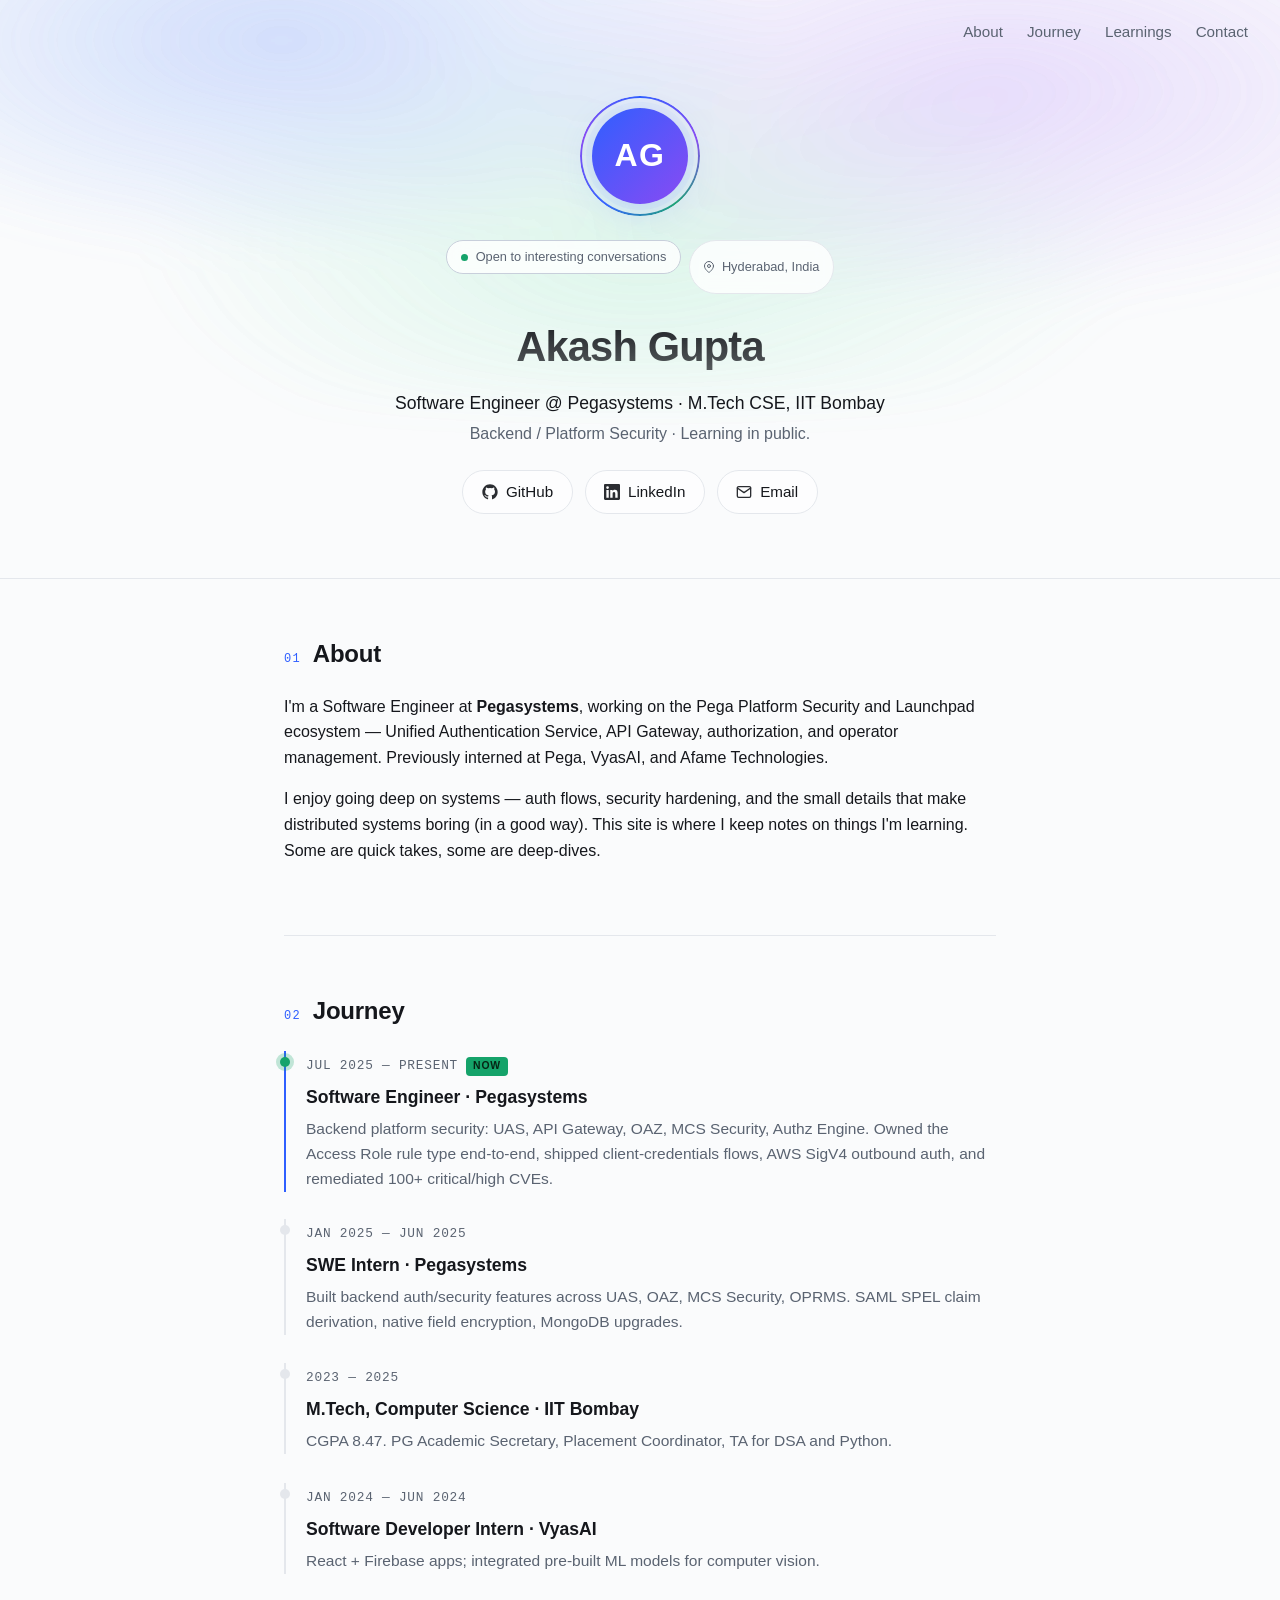
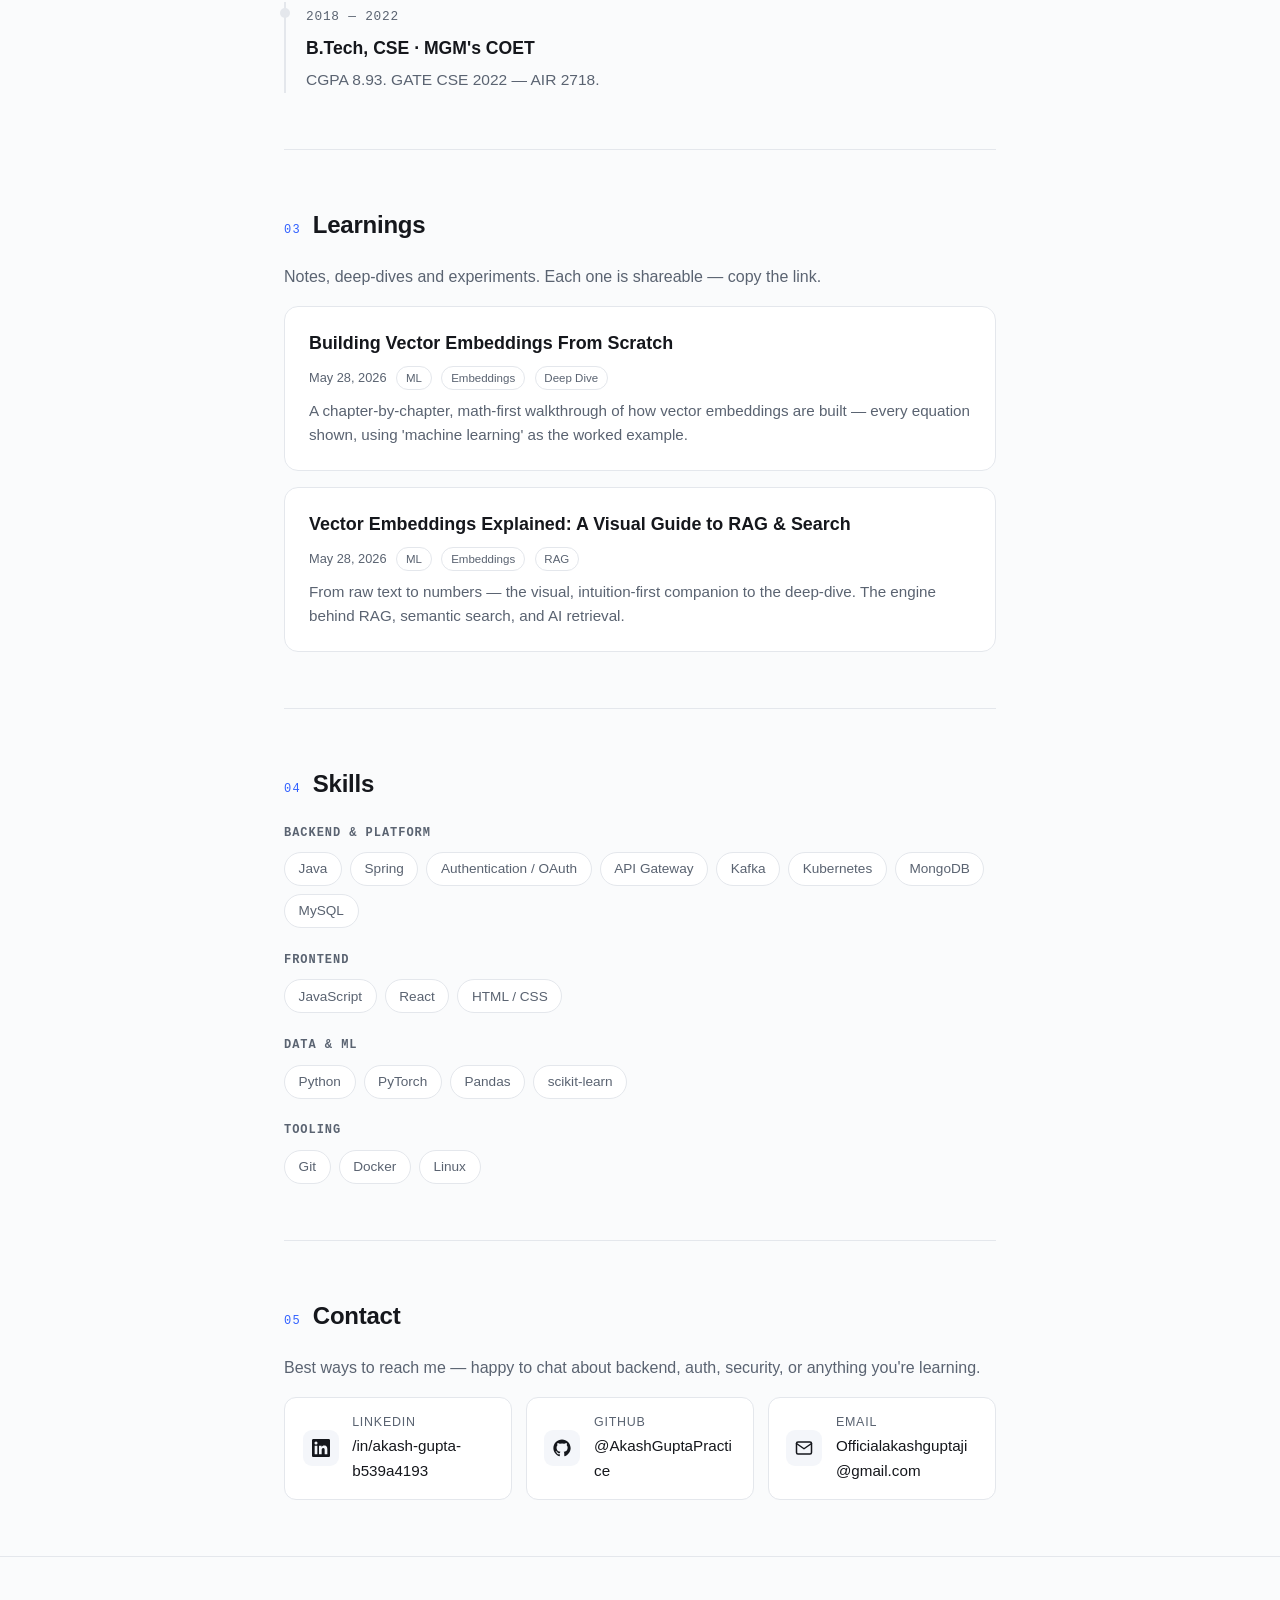
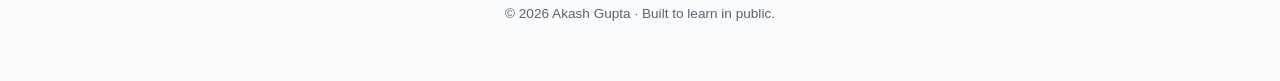
==== index.html @ 1b2e9525 "3D flair: tilt cards, hero parallax, spinning avatar ring, contact cards, location pill, SVG icons" ====
<!DOCTYPE html>
<html lang="en">
<head>
  <meta charset="UTF-8" />
  <meta name="viewport" content="width=device-width, initial-scale=1.0" />
  <title>Akash Gupta — Learning in Public</title>
  <meta name="description" content="Akash Gupta — Software Engineer at Pegasystems. Personal site and learning journal." />
  <meta property="og:title" content="Akash Gupta — Learning in Public" />
  <meta property="og:description" content="Software Engineer at Pegasystems. Notes, deep-dives and things I'm learning." />
  <meta property="og:type" content="website" />
  <link rel="stylesheet" href="assets/style.css" />
  <link rel="icon" href="data:image/svg+xml,%3Csvg xmlns='http://www.w3.org/2000/svg' viewBox='0 0 100 100'%3E%3Ctext y='.9em' font-size='90'%3E📘%3C/text%3E%3C/svg%3E" />
</head>
<body>
  <header class="hero">
    <nav class="nav">
      <a href="#about">About</a>
      <a href="#journey">Journey</a>
      <a href="#learnings">Learnings</a>
      <a href="#contact">Contact</a>
    </nav>

    <div class="hero-inner">
      <div class="avatar-wrap"><div class="avatar">AG</div></div>
      <div class="meta-row">
        <span class="availability"><span class="dot"></span> Open to interesting conversations</span>
        <span class="location-pill">
          <svg viewBox="0 0 24 24" fill="none" stroke="currentColor" stroke-width="2" stroke-linecap="round" stroke-linejoin="round"><path d="M21 10c0 7-9 13-9 13s-9-6-9-13a9 9 0 0 1 18 0z"/><circle cx="12" cy="10" r="3"/></svg>
          Hyderabad, India
        </span>
      </div>
      <h1>Akash Gupta</h1>
      <p class="tagline">Software Engineer @ Pegasystems · M.Tech CSE, IIT Bombay</p>
      <p class="sub">Backend / Platform Security · Learning in public.</p>
      <div class="links">
        <a href="https://github.com/AkashGuptaPractice" target="_blank" rel="noopener">
          <svg viewBox="0 0 24 24" fill="currentColor"><path d="M12 .5C5.65.5.5 5.65.5 12c0 5.08 3.29 9.39 7.86 10.91.58.11.79-.25.79-.55v-2.13c-3.2.7-3.87-1.36-3.87-1.36-.53-1.34-1.29-1.7-1.29-1.7-1.06-.72.08-.71.08-.71 1.17.08 1.78 1.2 1.78 1.2 1.04 1.78 2.72 1.27 3.39.97.1-.75.41-1.27.74-1.56-2.55-.29-5.24-1.28-5.24-5.69 0-1.26.45-2.29 1.19-3.1-.12-.29-.52-1.47.11-3.06 0 0 .97-.31 3.18 1.18a11.06 11.06 0 0 1 5.79 0c2.21-1.49 3.18-1.18 3.18-1.18.63 1.59.23 2.77.11 3.06.74.81 1.19 1.84 1.19 3.1 0 4.42-2.7 5.39-5.27 5.68.42.36.79 1.08.79 2.18v3.23c0 .31.21.67.8.55C20.21 21.38 23.5 17.08 23.5 12 23.5 5.65 18.35.5 12 .5z"/></svg>
          GitHub
        </a>
        <a href="https://www.linkedin.com/in/akash-gupta-b539a4193/" target="_blank" rel="noopener">
          <svg viewBox="0 0 24 24" fill="currentColor"><path d="M20.45 20.45h-3.55v-5.57c0-1.33-.02-3.04-1.85-3.04-1.86 0-2.14 1.45-2.14 2.94v5.67H9.36V9h3.41v1.56h.05c.47-.9 1.64-1.85 3.37-1.85 3.6 0 4.27 2.37 4.27 5.45v6.29zM5.34 7.43a2.06 2.06 0 1 1 0-4.12 2.06 2.06 0 0 1 0 4.12zM7.12 20.45H3.56V9h3.56v11.45zM22.22 0H1.77C.79 0 0 .77 0 1.72v20.56C0 23.23.79 24 1.77 24h20.45c.98 0 1.78-.77 1.78-1.72V1.72C24 .77 23.2 0 22.22 0z"/></svg>
          LinkedIn
        </a>
        <a href="mailto:Officialakashguptaji@gmail.com">
          <svg viewBox="0 0 24 24" fill="none" stroke="currentColor" stroke-width="2" stroke-linecap="round" stroke-linejoin="round"><path d="M4 4h16c1.1 0 2 .9 2 2v12c0 1.1-.9 2-2 2H4c-1.1 0-2-.9-2-2V6c0-1.1.9-2 2-2z"/><polyline points="22,6 12,13 2,6"/></svg>
          Email
        </a>
      </div>
    </div>
  </header>

  <main>
    <section id="about" class="section">
      <h2 data-num="01">About</h2>
      <p>
        I'm a Software Engineer at <strong>Pegasystems</strong>, working on the Pega Platform
        Security and Launchpad ecosystem — Unified Authentication Service, API Gateway,
        authorization, and operator management. Previously interned at Pega, VyasAI, and
        Afame Technologies.
      </p>
      <p>
        I enjoy going deep on systems — auth flows, security hardening, and the small
        details that make distributed systems boring (in a good way). This site is where
        I keep notes on things I'm learning. Some are quick takes, some are deep-dives.
      </p>
    </section>

    <section id="journey" class="section">
      <h2 data-num="02">Journey</h2>
      <ol class="timeline">
        <li class="current">
          <span class="when">Jul 2025 — Present <span class="now-pill">Now</span></span>
          <h3>Software Engineer · Pegasystems</h3>
          <p>Backend platform security: UAS, API Gateway, OAZ, MCS Security, Authz Engine.
             Owned the Access Role rule type end-to-end, shipped client-credentials flows,
             AWS SigV4 outbound auth, and remediated 100+ critical/high CVEs.</p>
        </li>
        <li>
          <span class="when">Jan 2025 — Jun 2025</span>
          <h3>SWE Intern · Pegasystems</h3>
          <p>Built backend auth/security features across UAS, OAZ, MCS Security, OPRMS.
             SAML SPEL claim derivation, native field encryption, MongoDB upgrades.</p>
        </li>
        <li>
          <span class="when">2023 — 2025</span>
          <h3>M.Tech, Computer Science · IIT Bombay</h3>
          <p>CGPA 8.47. PG Academic Secretary, Placement Coordinator, TA for DSA and Python.</p>
        </li>
        <li>
          <span class="when">Jan 2024 — Jun 2024</span>
          <h3>Software Developer Intern · VyasAI</h3>
          <p>React + Firebase apps; integrated pre-built ML models for computer vision.</p>
        </li>
        <li>
          <span class="when">2018 — 2022</span>
          <h3>B.Tech, CSE · MGM's COET</h3>
          <p>CGPA 8.93. GATE CSE 2022 — AIR 2718.</p>
        </li>
      </ol>
    </section>

    <section id="learnings" class="section">
      <h2 data-num="03">Learnings</h2>
      <p class="muted">Notes, deep-dives and experiments. Each one is shareable — copy the link.</p>
      <div id="post-list" class="posts">
        <p class="muted">Loading…</p>
      </div>
    </section>

    <section id="skills" class="section">
      <h2 data-num="04">Skills</h2>
      <div class="skills-grid">
        <div class="skill-group">
          <h4>Backend &amp; Platform</h4>
          <ul class="chips">
            <li>Java</li><li>Spring</li><li>Authentication / OAuth</li><li>API Gateway</li>
            <li>Kafka</li><li>Kubernetes</li><li>MongoDB</li><li>MySQL</li>
          </ul>
        </div>
        <div class="skill-group">
          <h4>Frontend</h4>
          <ul class="chips">
            <li>JavaScript</li><li>React</li><li>HTML / CSS</li>
          </ul>
        </div>
        <div class="skill-group">
          <h4>Data &amp; ML</h4>
          <ul class="chips">
            <li>Python</li><li>PyTorch</li><li>Pandas</li><li>scikit-learn</li>
          </ul>
        </div>
        <div class="skill-group">
          <h4>Tooling</h4>
          <ul class="chips">
            <li>Git</li><li>Docker</li><li>Linux</li>
          </ul>
        </div>
      </div>
    </section>

    <section id="contact" class="section">
      <h2 data-num="05">Contact</h2>
      <p class="muted">Best ways to reach me — happy to chat about backend, auth, security, or anything you're learning.</p>
      <ul class="contact-cards">
        <li>
          <a href="https://www.linkedin.com/in/akash-gupta-b539a4193/" target="_blank" rel="noopener">
            <span class="icon"><svg viewBox="0 0 24 24" fill="currentColor"><path d="M20.45 20.45h-3.55v-5.57c0-1.33-.02-3.04-1.85-3.04-1.86 0-2.14 1.45-2.14 2.94v5.67H9.36V9h3.41v1.56h.05c.47-.9 1.64-1.85 3.37-1.85 3.6 0 4.27 2.37 4.27 5.45v6.29zM5.34 7.43a2.06 2.06 0 1 1 0-4.12 2.06 2.06 0 0 1 0 4.12zM7.12 20.45H3.56V9h3.56v11.45zM22.22 0H1.77C.79 0 0 .77 0 1.72v20.56C0 23.23.79 24 1.77 24h20.45c.98 0 1.78-.77 1.78-1.72V1.72C24 .77 23.2 0 22.22 0z"/></svg></span>
            <span><span class="label">LinkedIn</span><span class="value">/in/akash-gupta-b539a4193</span></span>
          </a>
        </li>
        <li>
          <a href="https://github.com/AkashGuptaPractice" target="_blank" rel="noopener">
            <span class="icon"><svg viewBox="0 0 24 24" fill="currentColor"><path d="M12 .5C5.65.5.5 5.65.5 12c0 5.08 3.29 9.39 7.86 10.91.58.11.79-.25.79-.55v-2.13c-3.2.7-3.87-1.36-3.87-1.36-.53-1.34-1.29-1.7-1.29-1.7-1.06-.72.08-.71.08-.71 1.17.08 1.78 1.2 1.78 1.2 1.04 1.78 2.72 1.27 3.39.97.1-.75.41-1.27.74-1.56-2.55-.29-5.24-1.28-5.24-5.69 0-1.26.45-2.29 1.19-3.1-.12-.29-.52-1.47.11-3.06 0 0 .97-.31 3.18 1.18a11.06 11.06 0 0 1 5.79 0c2.21-1.49 3.18-1.18 3.18-1.18.63 1.59.23 2.77.11 3.06.74.81 1.19 1.84 1.19 3.1 0 4.42-2.7 5.39-5.27 5.68.42.36.79 1.08.79 2.18v3.23c0 .31.21.67.8.55C20.21 21.38 23.5 17.08 23.5 12 23.5 5.65 18.35.5 12 .5z"/></svg></span>
            <span><span class="label">GitHub</span><span class="value">@AkashGuptaPractice</span></span>
          </a>
        </li>
        <li>
          <a href="mailto:Officialakashguptaji@gmail.com">
            <span class="icon"><svg viewBox="0 0 24 24" fill="none" stroke="currentColor" stroke-width="2" stroke-linecap="round" stroke-linejoin="round"><path d="M4 4h16c1.1 0 2 .9 2 2v12c0 1.1-.9 2-2 2H4c-1.1 0-2-.9-2-2V6c0-1.1.9-2 2-2z"/><polyline points="22,6 12,13 2,6"/></svg></span>
            <span><span class="label">Email</span><span class="value">Officialakashguptaji@gmail.com</span></span>
          </a>
        </li>
      </ul>
    </section>
  </main>

  <footer>
    <p>© <span id="year"></span> Akash Gupta · Built to learn in public.</p>
  </footer>

  <script src="assets/app.js"></script>
</body>
</html>
---- assets/style.css ----
:root {
  --bg: #0f1115;
  --panel: #161922;
  --panel-2: #1c2030;
  --text: #e7e9ee;
  --muted: #9aa3b2;
  --accent: #7aa2ff;
  --accent-2: #b78aff;
  --accent-3: #5fe3a1;
  --border: #232838;
  --border-hi: #2f3650;
}

@media (prefers-color-scheme: light) {
  :root {
    --bg: #fafbfc;
    --panel: #ffffff;
    --panel-2: #f4f6fa;
    --text: #15171c;
    --muted: #5a6371;
    --accent: #2f5fff;
    --accent-2: #8a4af3;
    --accent-3: #15a36a;
    --border: #e4e7ec;
    --border-hi: #c8cfdb;
  }
}

* { box-sizing: border-box; }

html { scroll-behavior: smooth; }

html, body {
  margin: 0;
  padding: 0;
  background: var(--bg);
  color: var(--text);
  font-family: -apple-system, BlinkMacSystemFont, "Segoe UI", Inter, Roboto, sans-serif;
  line-height: 1.6;
  -webkit-font-smoothing: antialiased;
}

a { color: var(--accent); text-decoration: none; }
a:hover { text-decoration: underline; }

/* ── HERO ── */
.hero {
  position: relative;
  border-bottom: 1px solid var(--border);
  padding-bottom: 4rem;
  overflow: hidden;
  isolation: isolate;
  --mx: 0;
  --my: 0;
}
.hero::before,
.hero::after {
  content: "";
  position: absolute;
  inset: -20% -20% auto -20%;
  height: 520px;
  background:
    radial-gradient(40% 60% at 30% 30%, rgba(122,162,255,0.22), transparent 70%),
    radial-gradient(40% 60% at 70% 40%, rgba(183,138,255,0.18), transparent 70%),
    radial-gradient(40% 60% at 50% 70%, rgba(95,227,161,0.12), transparent 70%);
  filter: blur(20px);
  z-index: -1;
  animation: drift 18s ease-in-out infinite alternate;
  transform: translate3d(calc(var(--mx) * 20px), calc(var(--my) * 20px), 0);
  transition: transform 0.4s ease-out;
}
.hero::after {
  animation-duration: 24s;
  animation-direction: alternate-reverse;
  opacity: 0.55;
  transform: translate3d(calc(var(--mx) * -30px), calc(var(--my) * -30px), 0);
}

@keyframes drift {
  0%   { transform: translate3d(-2%, -1%, 0) scale(1); }
  100% { transform: translate3d(3%, 2%, 0)  scale(1.08); }
}

@media (prefers-reduced-motion: reduce) {
  html { scroll-behavior: auto; }
  .hero::before, .hero::after,
  .avatar, .post-card, .now-pill { animation: none !important; transition: none !important; }
}

.nav {
  display: flex;
  gap: 1.5rem;
  justify-content: flex-end;
  padding: 1.25rem 2rem;
  font-size: 0.95rem;
}
.nav a { color: var(--muted); position: relative; }
.nav a:hover { color: var(--text); text-decoration: none; }
.nav a::after {
  content: "";
  position: absolute;
  left: 0; right: 0; bottom: -4px;
  height: 1.5px;
  background: var(--accent);
  transform: scaleX(0);
  transform-origin: left;
  transition: transform 0.2s ease;
}
.nav a:hover::after { transform: scaleX(1); }

.hero-inner {
  max-width: 760px;
  margin: 2rem auto 0;
  padding: 0 1.5rem;
  text-align: center;
}

.avatar-wrap {
  position: relative;
  width: 120px; height: 120px;
  margin: 0 auto 1.5rem;
  display: grid;
  place-items: center;
  perspective: 600px;
}
.avatar-wrap::before {
  content: "";
  position: absolute;
  inset: 0;
  border-radius: 50%;
  padding: 2px;
  background: conic-gradient(from 0deg,
    var(--accent), var(--accent-2), var(--accent-3),
    var(--accent), var(--accent-2), var(--accent));
  -webkit-mask: linear-gradient(#000 0 0) content-box, linear-gradient(#000 0 0);
  -webkit-mask-composite: xor;
          mask-composite: exclude;
  animation: spin 8s linear infinite;
  filter: blur(0.4px);
}
@keyframes spin {
  to { transform: rotate(360deg); }
}

.avatar {
  width: 96px; height: 96px;
  border-radius: 50%;
  background: linear-gradient(135deg, var(--accent), var(--accent-2));
  color: white;
  font-weight: 700;
  font-size: 2rem;
  display: flex; align-items: center; justify-content: center;
  letter-spacing: 0.05em;
  box-shadow:
    0 0 0 6px rgba(122,162,255,0.08),
    0 10px 40px -10px rgba(122,162,255,0.45);
  animation: float 6s ease-in-out infinite;
  transition: transform 0.2s ease-out, box-shadow 0.3s ease;
  transform-style: preserve-3d;
  will-change: transform;
}
.avatar:hover {
  box-shadow:
    0 0 0 8px rgba(122,162,255,0.12),
    0 14px 50px -10px rgba(183,138,255,0.55);
}
@keyframes float {
  0%, 100% { transform: translateY(0); }
  50%      { transform: translateY(-6px); }
}

.hero h1 {
  font-size: 2.6rem;
  margin: 0 0 0.5rem;
  letter-spacing: -0.02em;
  background: linear-gradient(180deg, var(--text), color-mix(in oklab, var(--text) 65%, transparent));
  -webkit-background-clip: text;
  background-clip: text;
  color: transparent;
}
.tagline { margin: 0; font-size: 1.1rem; color: var(--text); }
.sub { margin: 0.25rem 0 1.5rem; color: var(--muted); }

.availability {
  display: inline-flex;
  align-items: center;
  gap: 0.5rem;
  padding: 0.35rem 0.85rem;
  margin-bottom: 1.25rem;
  border: 1px solid var(--border-hi);
  border-radius: 999px;
  background: color-mix(in oklab, var(--panel) 80%, transparent);
  font-size: 0.8rem;
  color: var(--muted);
  backdrop-filter: blur(8px);
}
.availability .dot {
  width: 7px; height: 7px;
  border-radius: 50%;
  background: var(--accent-3);
  box-shadow: 0 0 0 0 var(--accent-3);
  animation: pulse 2s infinite;
}
@keyframes pulse {
  0%   { box-shadow: 0 0 0 0 color-mix(in oklab, var(--accent-3) 60%, transparent); }
  70%  { box-shadow: 0 0 0 8px transparent; }
  100% { box-shadow: 0 0 0 0 transparent; }
}

.links { display: flex; gap: 0.75rem; justify-content: center; flex-wrap: wrap; }
.links a {
  padding: 0.55rem 1.15rem;
  border: 1px solid var(--border);
  border-radius: 999px;
  font-size: 0.95rem;
  color: var(--text);
  background: color-mix(in oklab, var(--panel) 60%, transparent);
  transition: border-color 0.15s ease, background 0.15s ease, transform 0.15s ease;
}
.links a:hover {
  background: var(--panel);
  border-color: var(--accent);
  text-decoration: none;
  transform: translateY(-1px);
}

main { max-width: 760px; margin: 0 auto; padding: 0 1.5rem; }

.section {
  padding: 3.5rem 0;
  border-bottom: 1px solid var(--border);
  scroll-margin-top: 1rem;
}
.section:last-of-type { border-bottom: none; }

.section h2 {
  font-size: 1.5rem;
  margin: 0 0 1.25rem;
  letter-spacing: -0.01em;
  display: flex;
  align-items: baseline;
  gap: 0.75rem;
}
.section h2::before {
  content: attr(data-num);
  font-family: ui-monospace, SFMono-Regular, Menlo, monospace;
  font-size: 0.75rem;
  color: var(--accent);
  font-weight: 500;
  letter-spacing: 0.1em;
}

.muted { color: var(--muted); }

/* ── TIMELINE ── */
.timeline {
  list-style: none;
  padding: 0;
  margin: 0;
  display: flex;
  flex-direction: column;
  gap: 1.75rem;
}
.timeline li {
  border-left: 2px solid var(--border);
  padding-left: 1.25rem;
  position: relative;
  transition: border-color 0.2s ease;
}
.timeline li::before {
  content: "";
  position: absolute;
  left: -6px; top: 0.4rem;
  width: 10px; height: 10px;
  background: var(--border);
  border-radius: 50%;
  transition: background 0.2s ease, box-shadow 0.2s ease;
}
.timeline li:hover { border-color: var(--border-hi); }
.timeline li:hover::before { background: var(--accent); }
.timeline li.current { border-color: var(--accent); }
.timeline li.current::before {
  background: var(--accent-3);
  box-shadow: 0 0 0 4px color-mix(in oklab, var(--accent-3) 25%, transparent);
}

.timeline .when {
  display: inline-flex;
  align-items: center;
  gap: 0.5rem;
  font-size: 0.8rem;
  color: var(--muted);
  text-transform: uppercase;
  letter-spacing: 0.06em;
  margin-bottom: 0.3rem;
  font-family: ui-monospace, SFMono-Regular, Menlo, monospace;
}

.now-pill {
  font-family: -apple-system, BlinkMacSystemFont, "Segoe UI", sans-serif;
  font-size: 0.65rem;
  letter-spacing: 0.08em;
  background: var(--accent-3);
  color: #062414;
  padding: 1px 7px;
  border-radius: 4px;
  font-weight: 700;
  text-transform: uppercase;
}

.timeline h3 { margin: 0.1rem 0 0.4rem; font-size: 1.1rem; }
.timeline p { margin: 0; color: var(--muted); font-size: 0.97rem; }

/* ── POSTS ── */
.posts { display: grid; gap: 1rem; }

.post-card {
  display: block;
  padding: 1.4rem 1.5rem;
  background: var(--panel);
  border: 1px solid var(--border);
  border-radius: 14px;
  transition: transform 0.2s ease, border-color 0.2s ease, box-shadow 0.2s ease;
  position: relative;
  overflow: hidden;
}
.post-card::after {
  content: "→";
  position: absolute;
  right: 1.3rem; top: 1.4rem;
  color: var(--muted);
  font-size: 1.1rem;
  opacity: 0;
  transform: translateX(-6px);
  transition: opacity 0.2s ease, transform 0.2s ease, color 0.2s ease;
}
.post-card:hover {
  text-decoration: none;
  border-color: var(--accent);
  transform: translateY(-2px);
  box-shadow: 0 10px 30px -15px color-mix(in oklab, var(--accent) 50%, transparent);
}
.post-card:hover::after { opacity: 1; transform: translateX(0); color: var(--accent); }

.post-card h3 {
  margin: 0 0 0.5rem;
  font-size: 1.12rem;
  color: var(--text);
  padding-right: 1.5rem;
}
.post-card .meta {
  font-size: 0.8rem;
  color: var(--muted);
  display: flex;
  gap: 0.6rem;
  margin-bottom: 0.55rem;
  flex-wrap: wrap;
  align-items: center;
}
.post-card .meta .tag {
  padding: 0.12rem 0.55rem;
  border: 1px solid var(--border);
  border-radius: 999px;
  font-size: 0.72rem;
  color: var(--muted);
}
.post-card p { margin: 0; color: var(--muted); font-size: 0.95rem; }

/* ── SKILLS ── */
.skills-grid {
  display: grid;
  gap: 1.4rem;
}
.skill-group h4 {
  margin: 0 0 0.6rem;
  font-size: 0.75rem;
  color: var(--muted);
  text-transform: uppercase;
  letter-spacing: 0.08em;
  font-weight: 600;
  font-family: ui-monospace, SFMono-Regular, Menlo, monospace;
}
.chips {
  list-style: none;
  padding: 0;
  margin: 0;
  display: flex;
  flex-wrap: wrap;
  gap: 0.5rem;
}
.chips li {
  padding: 0.32rem 0.85rem;
  background: var(--panel);
  border: 1px solid var(--border);
  border-radius: 999px;
  font-size: 0.85rem;
  color: var(--muted);
  transition: color 0.15s ease, border-color 0.15s ease, transform 0.15s ease;
}
.chips li:hover {
  color: var(--text);
  border-color: var(--accent);
  transform: translateY(-1px);
}

/* ── CONTACT ── */
.contact-list {
  list-style: none;
  padding: 0;
  margin: 0;
  display: grid;
  gap: 0.5rem;
}
.contact-list a {
  display: inline-block;
  padding: 0.15rem 0;
  border-bottom: 1px solid transparent;
}
.contact-list a:hover {
  text-decoration: none;
  border-bottom-color: var(--accent);
}

footer {
  text-align: center;
  padding: 2rem 1rem 3rem;
  color: var(--muted);
  font-size: 0.85rem;
  border-top: 1px solid var(--border);
}

@media (max-width: 600px) {
  .hero h1 { font-size: 2rem; }
  .nav { justify-content: center; gap: 1rem; padding: 1rem; }
  .section { padding: 2.5rem 0; }
  .post-card { padding: 1.2rem 1.25rem; }
}

/* ── 3D tilt prep (cards + journey items) ── */
.post-card,
.timeline li {
  transform-style: preserve-3d;
  will-change: transform;
}
.posts, .timeline { perspective: 1200px; }

/* ── Location pill ── */
.meta-row {
  display: inline-flex;
  flex-wrap: wrap;
  gap: 0.5rem;
  justify-content: center;
  margin-bottom: 1.25rem;
}
.location-pill {
  display: inline-flex;
  align-items: center;
  gap: 0.4rem;
  padding: 0.35rem 0.85rem;
  border: 1px solid var(--border);
  border-radius: 999px;
  font-size: 0.8rem;
  color: var(--muted);
  background: color-mix(in oklab, var(--panel) 80%, transparent);
  backdrop-filter: blur(8px);
}
.location-pill svg { width: 12px; height: 12px; }

/* ── SVG icons inside link pills ── */
.links a {
  display: inline-flex;
  align-items: center;
  gap: 0.5rem;
}
.links a svg {
  width: 16px; height: 16px;
  opacity: 0.9;
}

/* ── Contact cards (replaces flat list) ── */
.contact-cards {
  display: grid;
  grid-template-columns: repeat(auto-fit, minmax(220px, 1fr));
  gap: 0.85rem;
  margin: 1rem 0 0;
  padding: 0;
  list-style: none;
}
.contact-cards li {
  margin: 0;
}
.contact-cards a {
  display: flex;
  align-items: center;
  gap: 0.85rem;
  padding: 0.95rem 1.1rem;
  border: 1px solid var(--border);
  border-radius: 12px;
  background: var(--panel);
  color: var(--text);
  transition: transform 0.18s ease, border-color 0.18s ease, box-shadow 0.18s ease;
}
.contact-cards a:hover {
  text-decoration: none;
  border-color: var(--accent);
  transform: translateY(-2px);
  box-shadow: 0 8px 24px -12px color-mix(in oklab, var(--accent) 50%, transparent);
}
.contact-cards .icon {
  width: 36px; height: 36px;
  display: grid; place-items: center;
  border-radius: 9px;
  background: var(--panel-2);
  flex-shrink: 0;
}
.contact-cards .icon svg { width: 18px; height: 18px; }
.contact-cards .label {
  font-size: 0.78rem;
  color: var(--muted);
  text-transform: uppercase;
  letter-spacing: 0.06em;
  display: block;
}
.contact-cards .value {
  font-size: 0.95rem;
  color: var(--text);
  word-break: break-word;
}
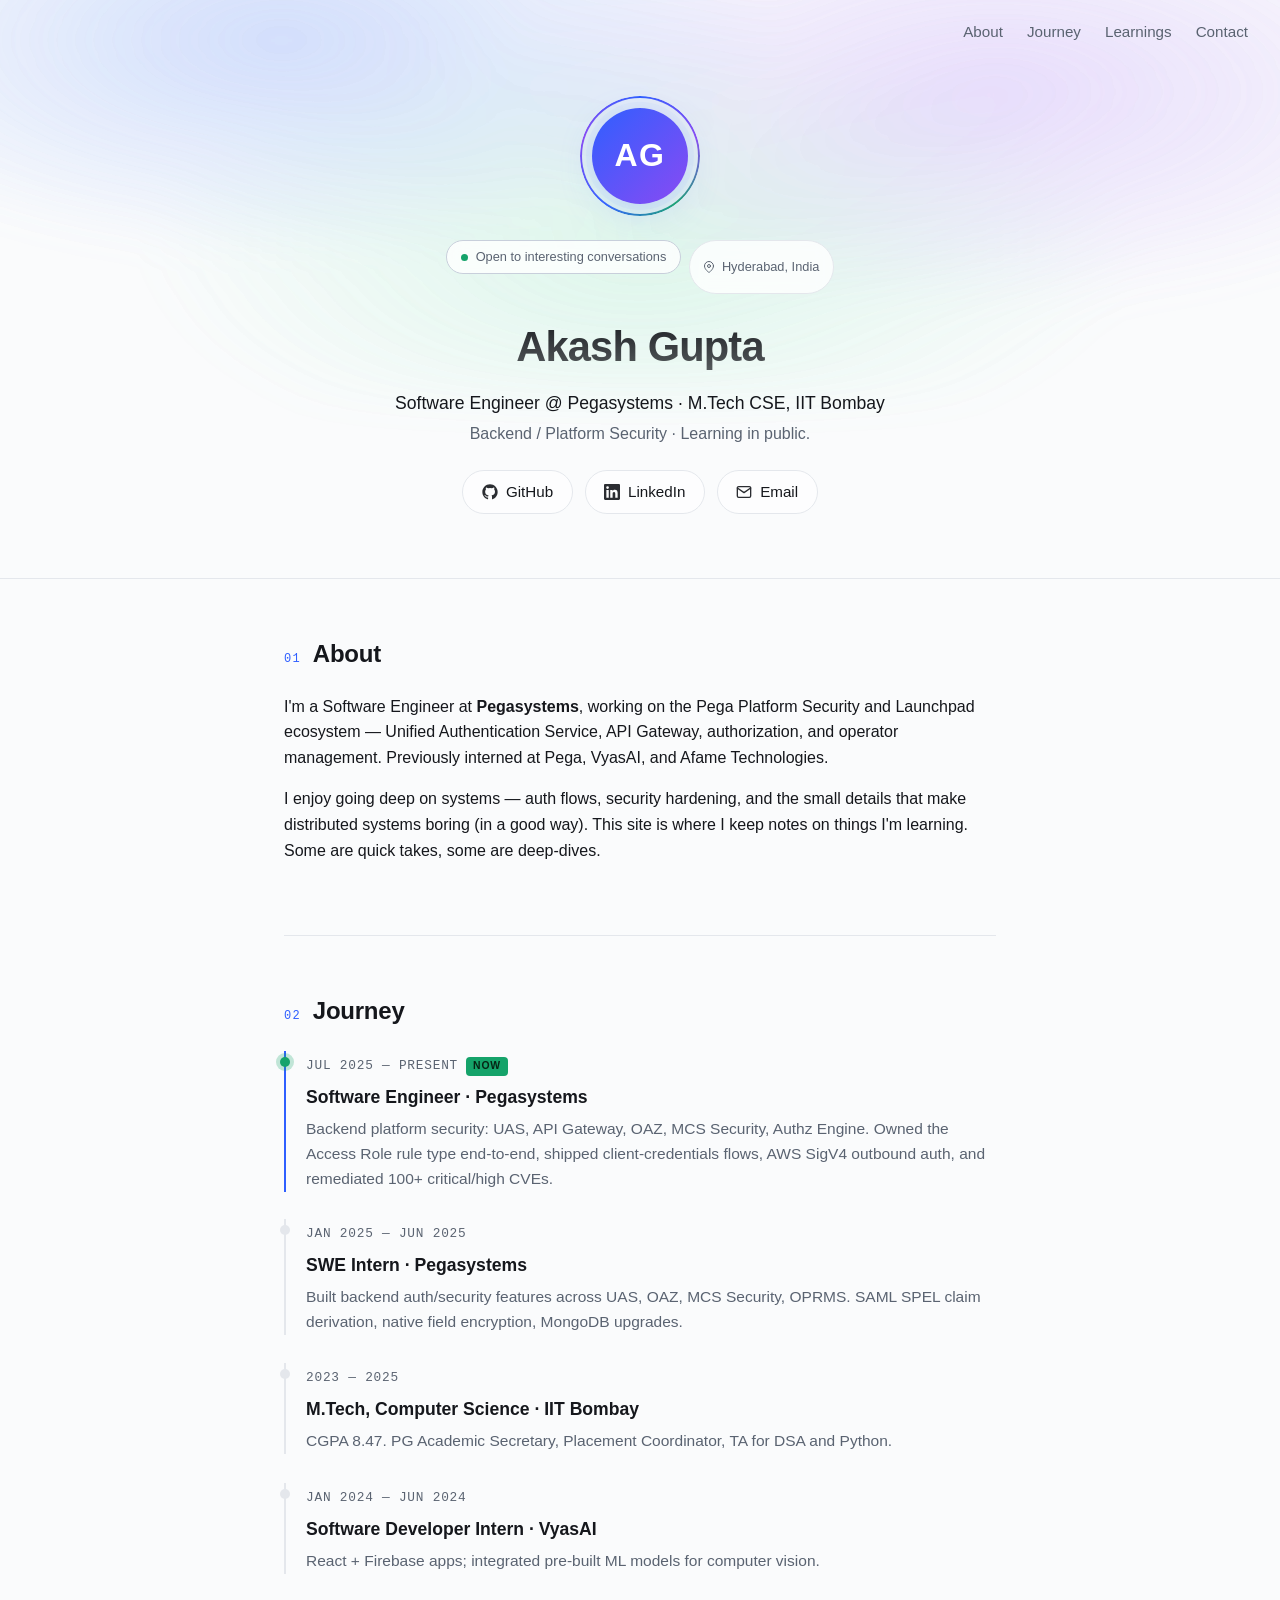
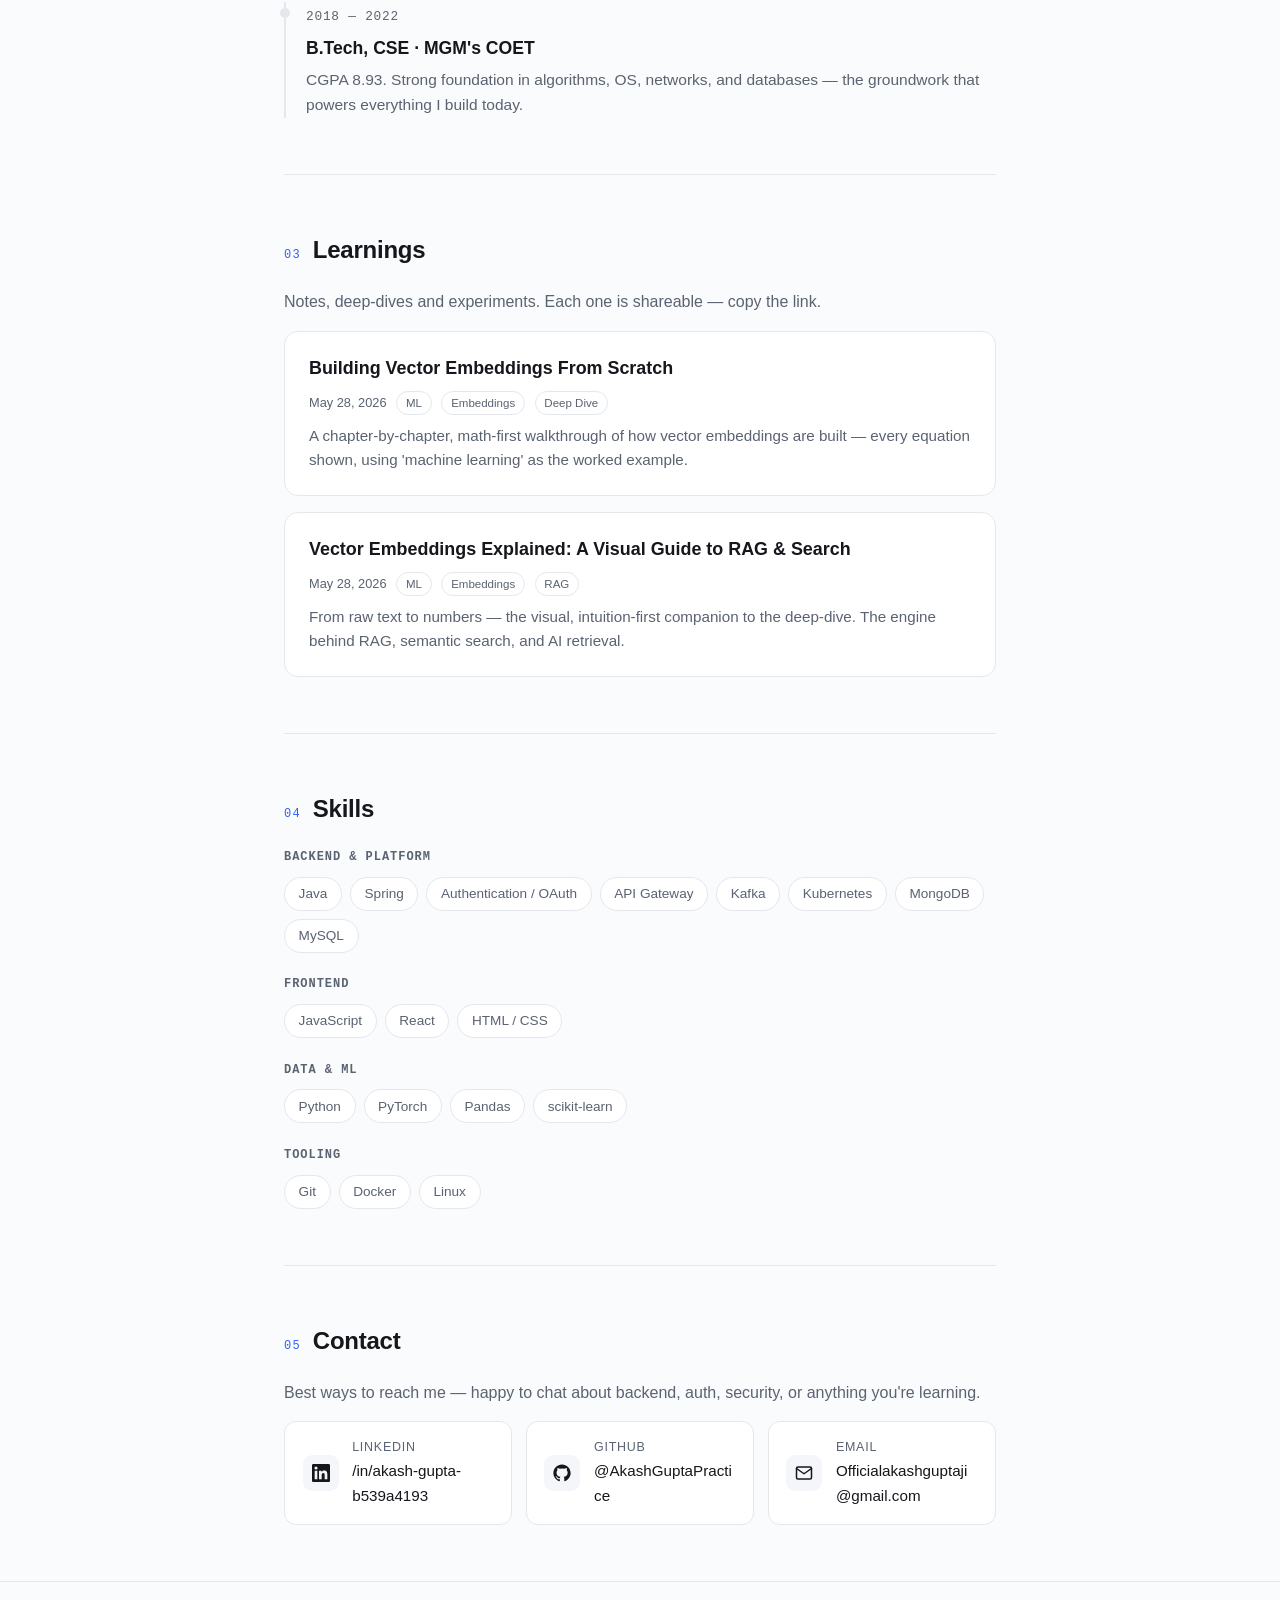
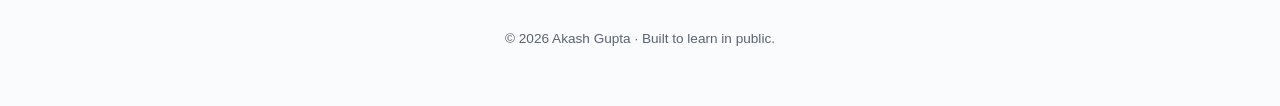
==== commit 20d937fd: "Rewrite B.Tech line: foundation in fundamentals instead of GATE rank" ====
--- a/index.html
+++ b/index.html
@@ -94,7 +94,7 @@
         <li>
           <span class="when">2018 — 2022</span>
           <h3>B.Tech, CSE · MGM's COET</h3>
-          <p>CGPA 8.93. GATE CSE 2022 — AIR 2718.</p>
+          <p>CGPA 8.93. Strong foundation in algorithms, OS, networks, and databases — the groundwork that powers everything I build today.</p>
         </li>
       </ol>
     </section>
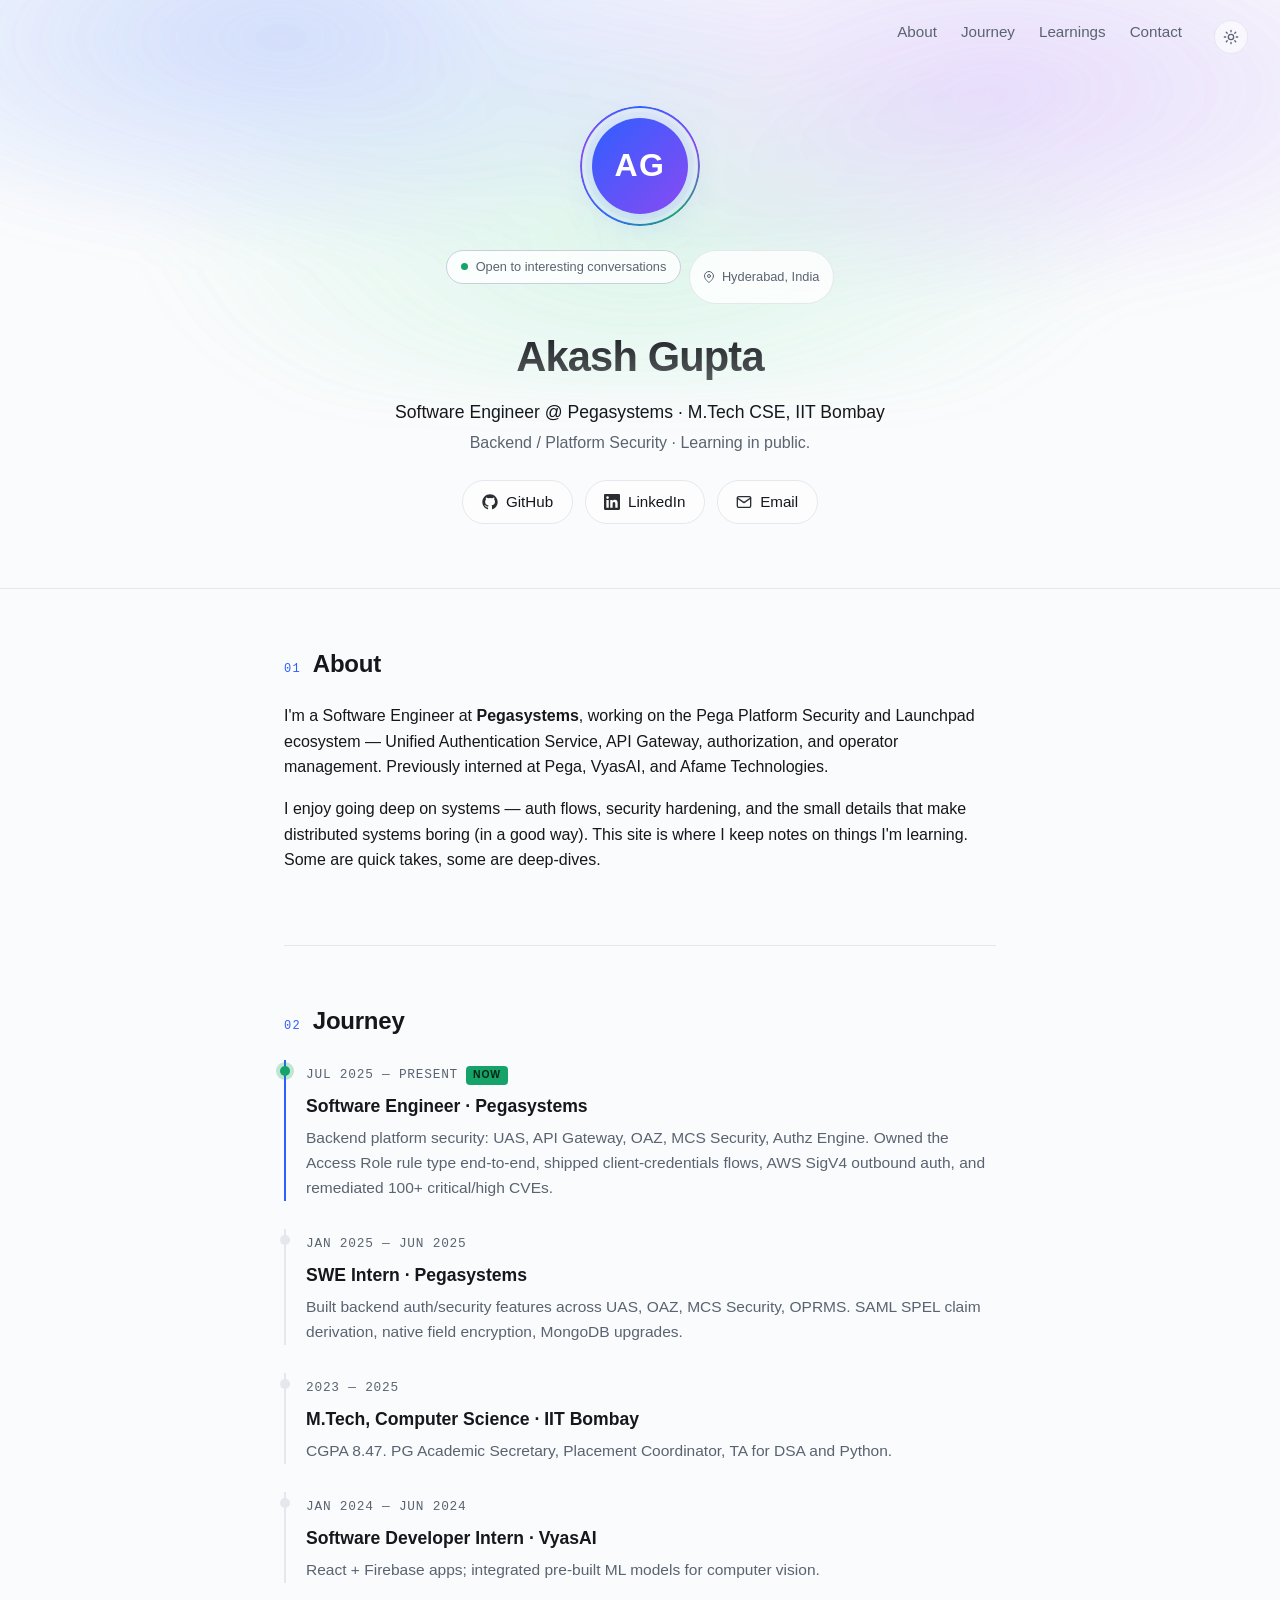
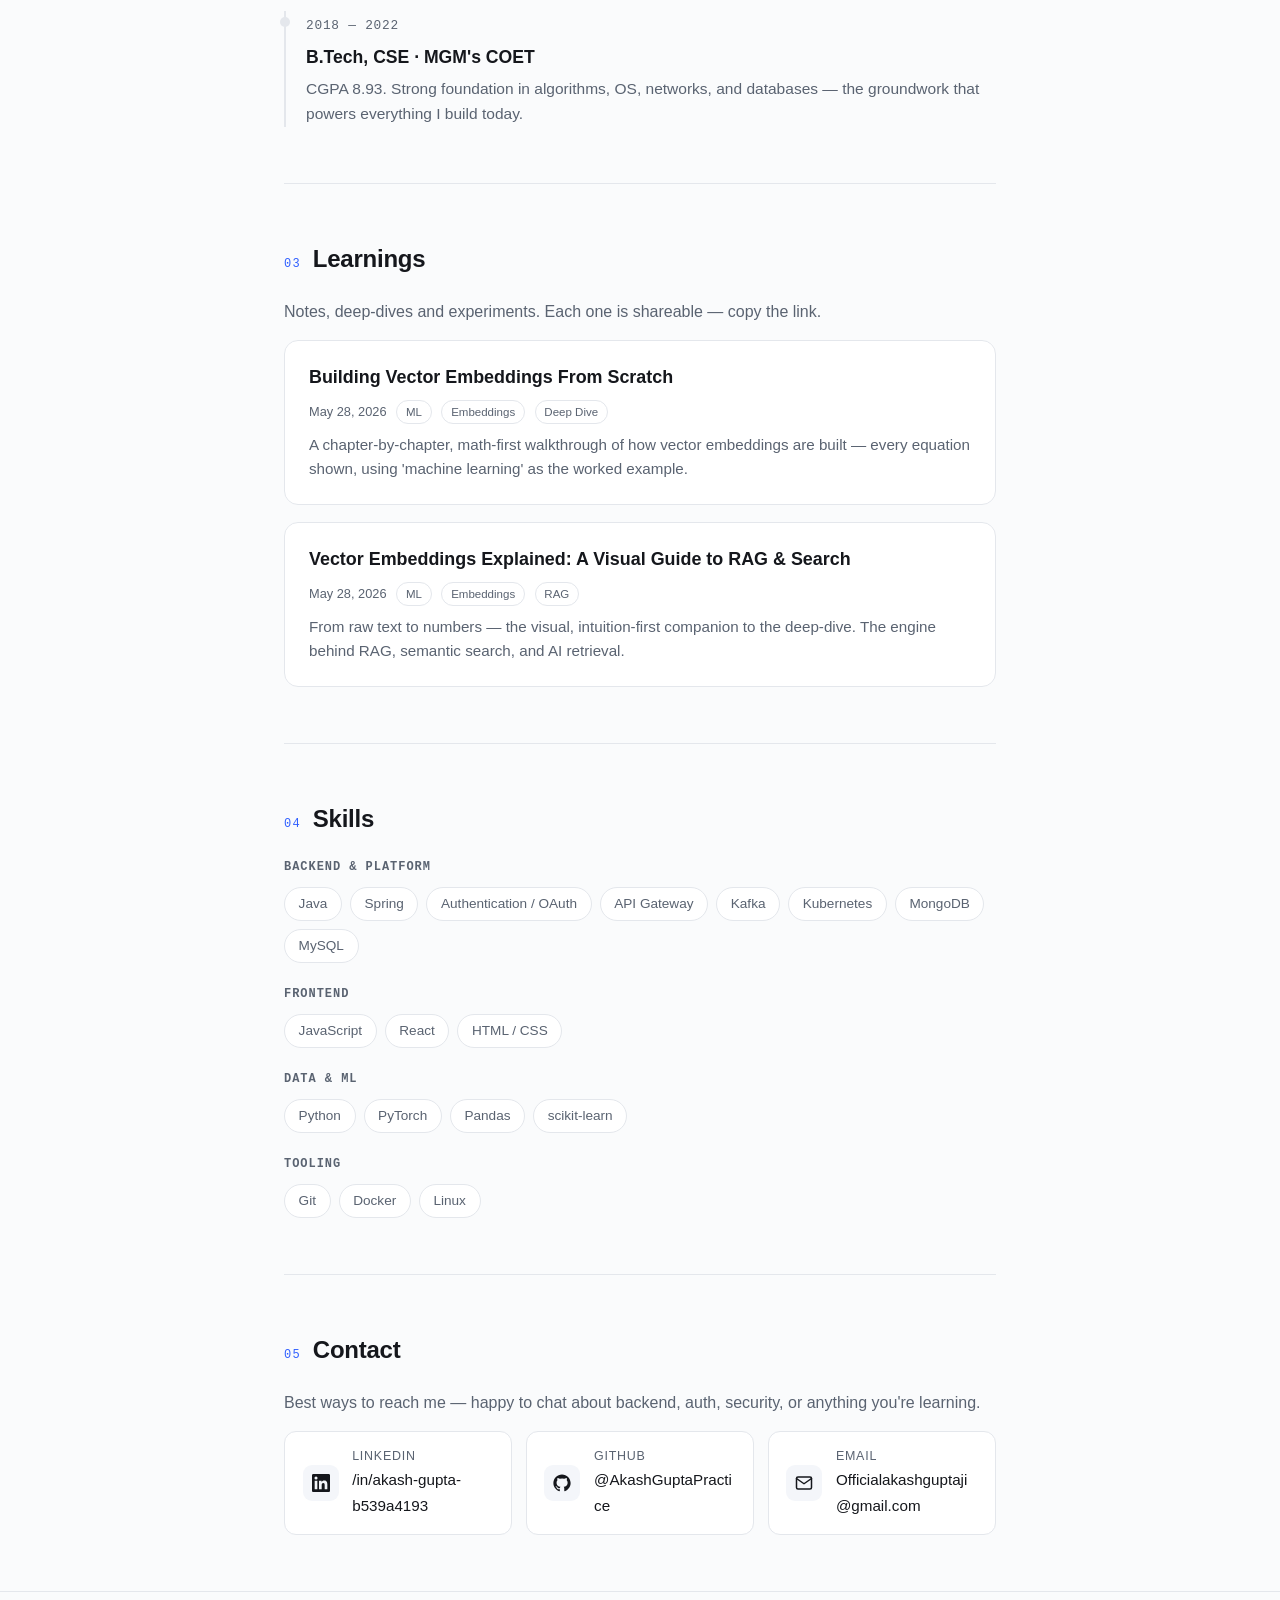
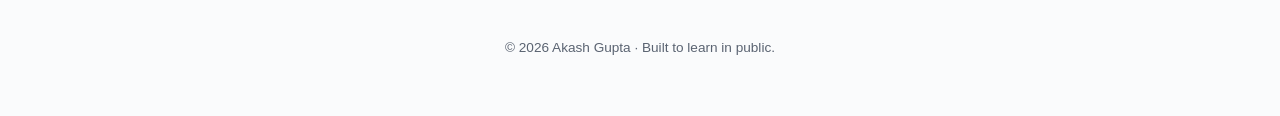
==== commit 7c399342: "Add OG preview images and theme toggle" ====
--- a/index.html
+++ b/index.html
@@ -8,6 +8,18 @@
   <meta property="og:title" content="Akash Gupta — Learning in Public" />
   <meta property="og:description" content="Software Engineer at Pegasystems. Notes, deep-dives and things I'm learning." />
   <meta property="og:type" content="website" />
+  <meta property="og:url" content="https://akashguptapractice.github.io/akashverse-thinking-out-loud/" />
+  <meta property="og:image" content="https://akashguptapractice.github.io/akashverse-thinking-out-loud/assets/og/home.svg" />
+  <meta name="twitter:card" content="summary_large_image" />
+  <meta name="twitter:image" content="https://akashguptapractice.github.io/akashverse-thinking-out-loud/assets/og/home.svg" />
+  <script>
+    (function () {
+      try {
+        var t = localStorage.getItem("theme");
+        if (t === "light" || t === "dark") document.documentElement.setAttribute("data-theme", t);
+      } catch (e) {}
+    })();
+  </script>
   <link rel="stylesheet" href="assets/style.css" />
   <link rel="icon" href="data:image/svg+xml,%3Csvg xmlns='http://www.w3.org/2000/svg' viewBox='0 0 100 100'%3E%3Ctext y='.9em' font-size='90'%3E📘%3C/text%3E%3C/svg%3E" />
 </head>
@@ -18,6 +30,10 @@
       <a href="#journey">Journey</a>
       <a href="#learnings">Learnings</a>
       <a href="#contact">Contact</a>
+      <button id="theme-toggle" class="theme-toggle" type="button" aria-label="Toggle color theme" title="Toggle theme">
+        <svg class="icon-sun" viewBox="0 0 24 24" fill="none" stroke="currentColor" stroke-width="2" stroke-linecap="round" stroke-linejoin="round"><circle cx="12" cy="12" r="4"/><path d="M12 2v2M12 20v2M4.93 4.93l1.41 1.41M17.66 17.66l1.41 1.41M2 12h2M20 12h2M4.93 19.07l1.41-1.41M17.66 6.34l1.41-1.41"/></svg>
+        <svg class="icon-moon" viewBox="0 0 24 24" fill="none" stroke="currentColor" stroke-width="2" stroke-linecap="round" stroke-linejoin="round"><path d="M21 12.79A9 9 0 1 1 11.21 3 7 7 0 0 0 21 12.79z"/></svg>
+      </button>
     </nav>
 
     <div class="hero-inner">
--- a/assets/style.css
+++ b/assets/style.css
@@ -12,7 +12,7 @@
 }
 
 @media (prefers-color-scheme: light) {
-  :root {
+  :root:not([data-theme="dark"]) {
     --bg: #fafbfc;
     --panel: #ffffff;
     --panel-2: #f4f6fa;
@@ -24,6 +24,19 @@
     --border: #e4e7ec;
     --border-hi: #c8cfdb;
   }
+}
+
+:root[data-theme="light"] {
+  --bg: #fafbfc;
+  --panel: #ffffff;
+  --panel-2: #f4f6fa;
+  --text: #15171c;
+  --muted: #5a6371;
+  --accent: #2f5fff;
+  --accent-2: #8a4af3;
+  --accent-3: #15a36a;
+  --border: #e4e7ec;
+  --border-hi: #c8cfdb;
 }
 
 * { box-sizing: border-box; }
@@ -526,3 +539,36 @@
   color: var(--text);
   word-break: break-word;
 }
+
+/* ── Theme toggle ── */
+.theme-toggle {
+  background: color-mix(in oklab, var(--panel) 60%, transparent);
+  border: 1px solid var(--border);
+  color: var(--muted);
+  width: 34px; height: 34px;
+  display: inline-grid;
+  place-items: center;
+  border-radius: 999px;
+  cursor: pointer;
+  margin-left: 0.5rem;
+  transition: color 0.15s ease, border-color 0.15s ease, transform 0.15s ease;
+}
+.theme-toggle:hover {
+  color: var(--text);
+  border-color: var(--accent);
+  transform: translateY(-1px);
+}
+.theme-toggle svg { width: 16px; height: 16px; }
+.theme-toggle .icon-sun { display: none; }
+.theme-toggle .icon-moon { display: block; }
+:root[data-theme="light"] .theme-toggle .icon-sun,
+:root:not([data-theme="dark"]) .theme-toggle .icon-sun { display: none; }
+:root[data-theme="light"] .theme-toggle .icon-moon { display: block; }
+@media (prefers-color-scheme: light) {
+  :root:not([data-theme="dark"]) .theme-toggle .icon-sun { display: block; }
+  :root:not([data-theme="dark"]) .theme-toggle .icon-moon { display: none; }
+}
+:root[data-theme="light"] .theme-toggle .icon-sun { display: block; }
+:root[data-theme="light"] .theme-toggle .icon-moon { display: none; }
+:root[data-theme="dark"] .theme-toggle .icon-sun { display: none; }
+:root[data-theme="dark"] .theme-toggle .icon-moon { display: block; }
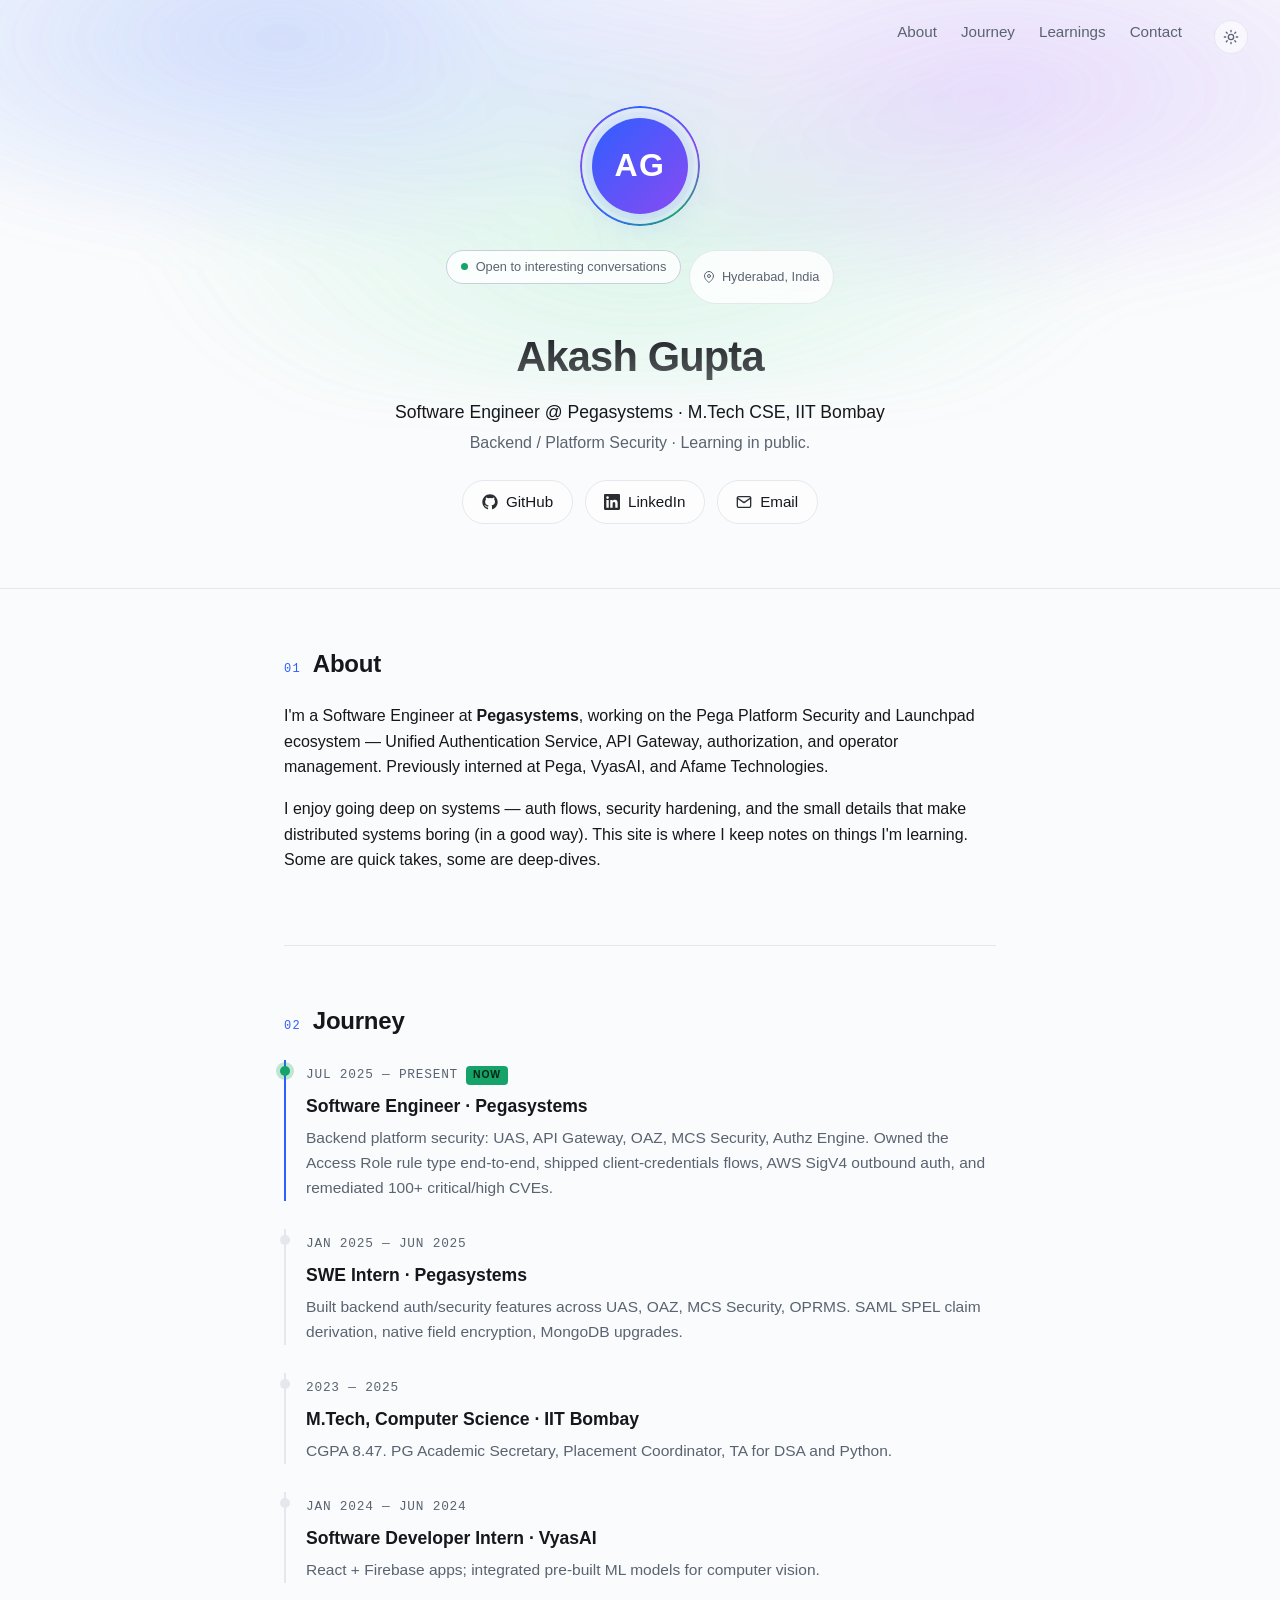
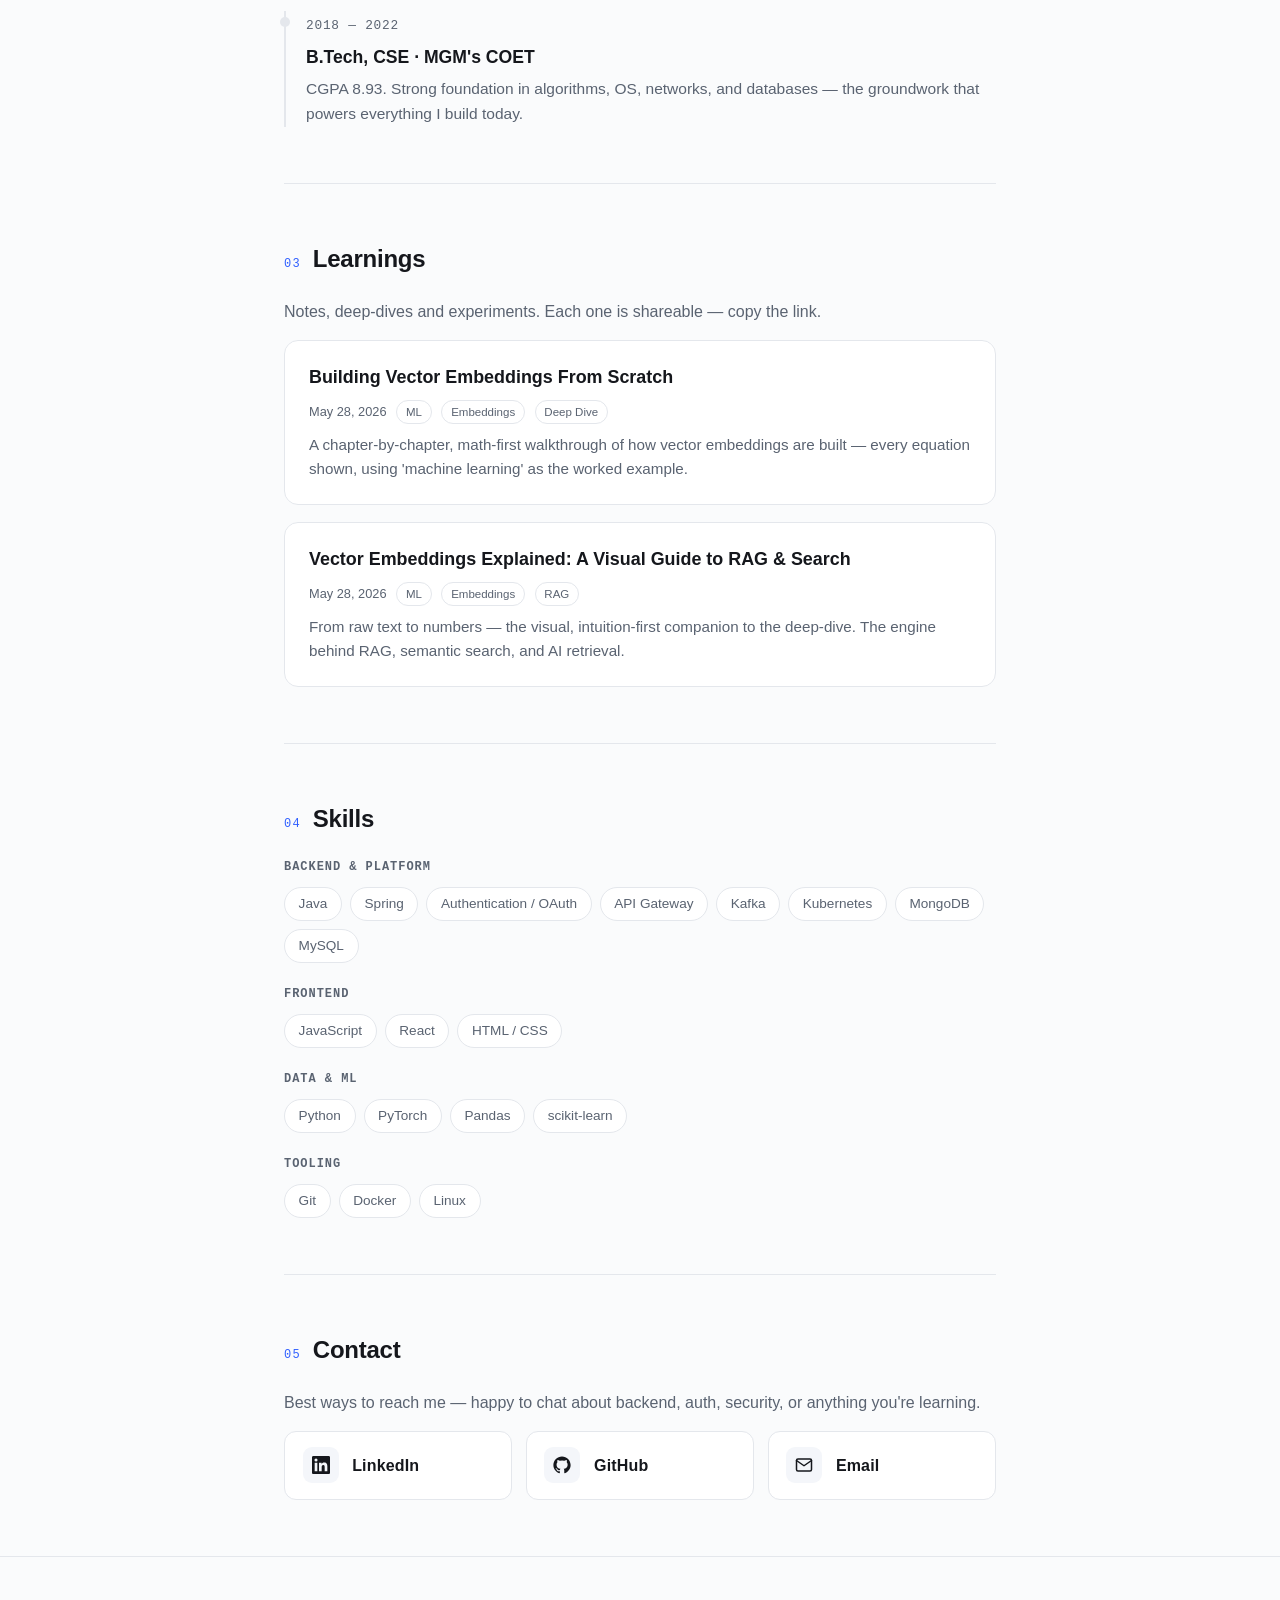
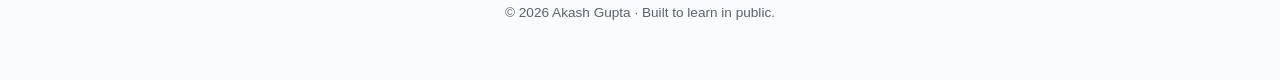
==== commit c0dfd18b: "Clean contact cards: show only label, hide raw URLs/email" ====
--- a/index.html
+++ b/index.html
@@ -159,21 +159,21 @@
       <p class="muted">Best ways to reach me — happy to chat about backend, auth, security, or anything you're learning.</p>
       <ul class="contact-cards">
         <li>
-          <a href="https://www.linkedin.com/in/akash-gupta-b539a4193/" target="_blank" rel="noopener">
+          <a href="https://www.linkedin.com/in/akash-gupta-b539a4193/" target="_blank" rel="noopener" title="Open my LinkedIn profile">
             <span class="icon"><svg viewBox="0 0 24 24" fill="currentColor"><path d="M20.45 20.45h-3.55v-5.57c0-1.33-.02-3.04-1.85-3.04-1.86 0-2.14 1.45-2.14 2.94v5.67H9.36V9h3.41v1.56h.05c.47-.9 1.64-1.85 3.37-1.85 3.6 0 4.27 2.37 4.27 5.45v6.29zM5.34 7.43a2.06 2.06 0 1 1 0-4.12 2.06 2.06 0 0 1 0 4.12zM7.12 20.45H3.56V9h3.56v11.45zM22.22 0H1.77C.79 0 0 .77 0 1.72v20.56C0 23.23.79 24 1.77 24h20.45c.98 0 1.78-.77 1.78-1.72V1.72C24 .77 23.2 0 22.22 0z"/></svg></span>
-            <span><span class="label">LinkedIn</span><span class="value">/in/akash-gupta-b539a4193</span></span>
+            <span class="label">LinkedIn</span>
           </a>
         </li>
         <li>
-          <a href="https://github.com/AkashGuptaPractice" target="_blank" rel="noopener">
+          <a href="https://github.com/AkashGuptaPractice" target="_blank" rel="noopener" title="Open my GitHub">
             <span class="icon"><svg viewBox="0 0 24 24" fill="currentColor"><path d="M12 .5C5.65.5.5 5.65.5 12c0 5.08 3.29 9.39 7.86 10.91.58.11.79-.25.79-.55v-2.13c-3.2.7-3.87-1.36-3.87-1.36-.53-1.34-1.29-1.7-1.29-1.7-1.06-.72.08-.71.08-.71 1.17.08 1.78 1.2 1.78 1.2 1.04 1.78 2.72 1.27 3.39.97.1-.75.41-1.27.74-1.56-2.55-.29-5.24-1.28-5.24-5.69 0-1.26.45-2.29 1.19-3.1-.12-.29-.52-1.47.11-3.06 0 0 .97-.31 3.18 1.18a11.06 11.06 0 0 1 5.79 0c2.21-1.49 3.18-1.18 3.18-1.18.63 1.59.23 2.77.11 3.06.74.81 1.19 1.84 1.19 3.1 0 4.42-2.7 5.39-5.27 5.68.42.36.79 1.08.79 2.18v3.23c0 .31.21.67.8.55C20.21 21.38 23.5 17.08 23.5 12 23.5 5.65 18.35.5 12 .5z"/></svg></span>
-            <span><span class="label">GitHub</span><span class="value">@AkashGuptaPractice</span></span>
+            <span class="label">GitHub</span>
           </a>
         </li>
         <li>
-          <a href="mailto:Officialakashguptaji@gmail.com">
+          <a href="mailto:Officialakashguptaji@gmail.com" title="Send me an email">
             <span class="icon"><svg viewBox="0 0 24 24" fill="none" stroke="currentColor" stroke-width="2" stroke-linecap="round" stroke-linejoin="round"><path d="M4 4h16c1.1 0 2 .9 2 2v12c0 1.1-.9 2-2 2H4c-1.1 0-2-.9-2-2V6c0-1.1.9-2 2-2z"/><polyline points="22,6 12,13 2,6"/></svg></span>
-            <span><span class="label">Email</span><span class="value">Officialakashguptaji@gmail.com</span></span>
+            <span class="label">Email</span>
           </a>
         </li>
       </ul>
--- a/assets/style.css
+++ b/assets/style.css
@@ -528,16 +528,10 @@
 }
 .contact-cards .icon svg { width: 18px; height: 18px; }
 .contact-cards .label {
-  font-size: 0.78rem;
-  color: var(--muted);
-  text-transform: uppercase;
-  letter-spacing: 0.06em;
-  display: block;
-}
-.contact-cards .value {
-  font-size: 0.95rem;
-  color: var(--text);
-  word-break: break-word;
+  font-size: 1rem;
+  color: var(--text);
+  font-weight: 600;
+  letter-spacing: 0.01em;
 }
 
 /* ── Theme toggle ── */
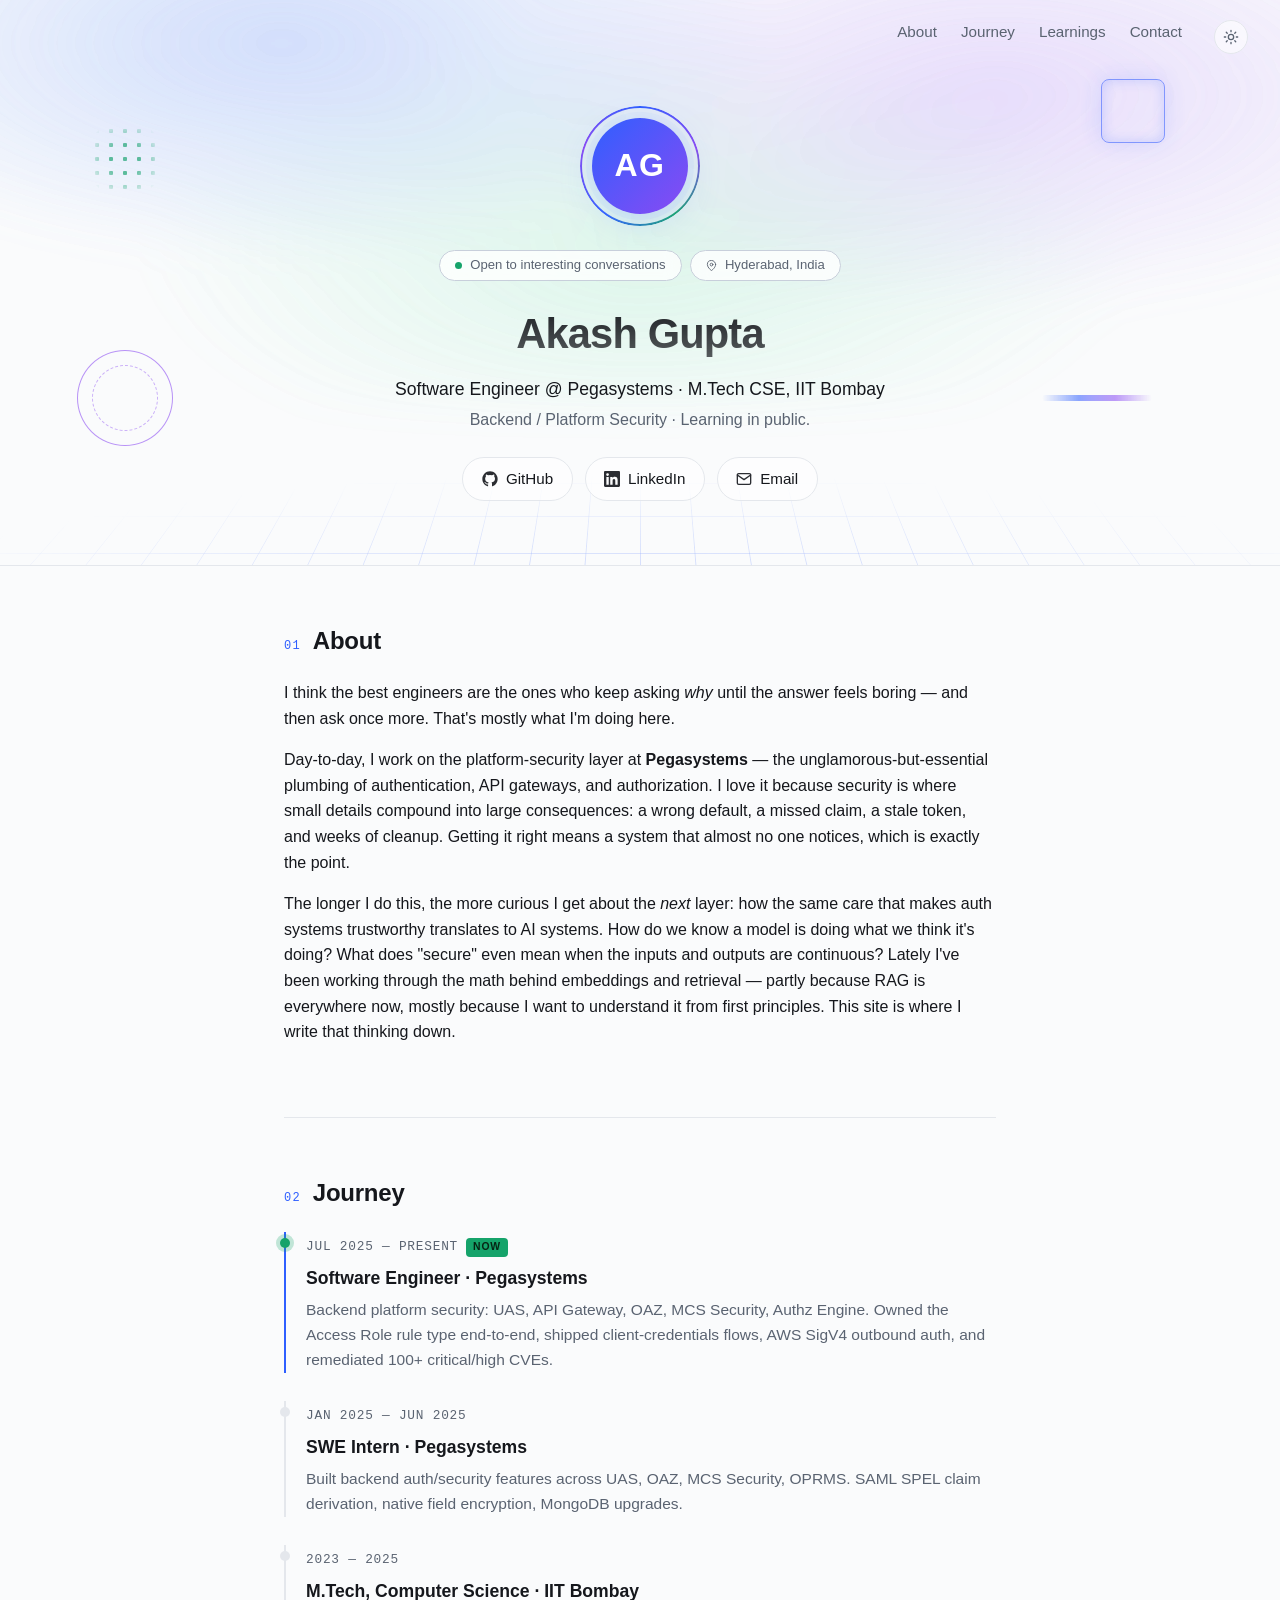
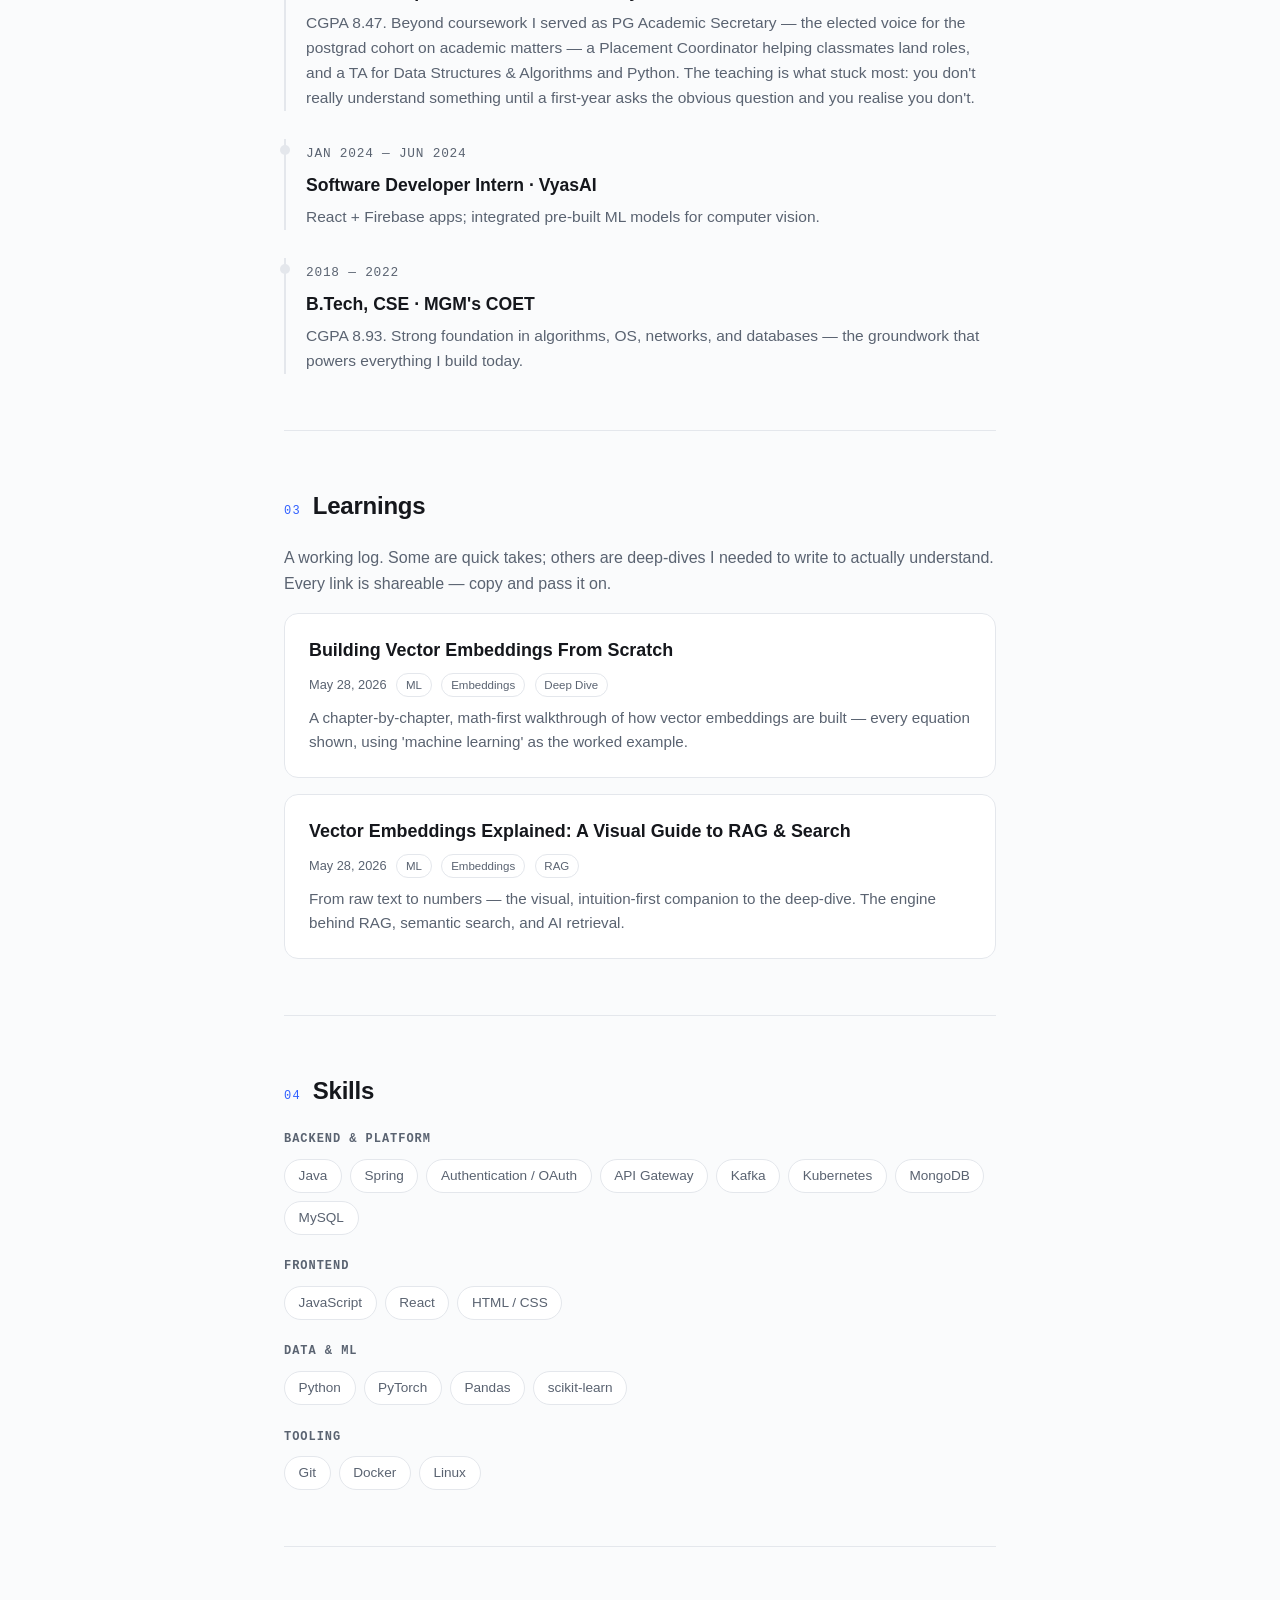
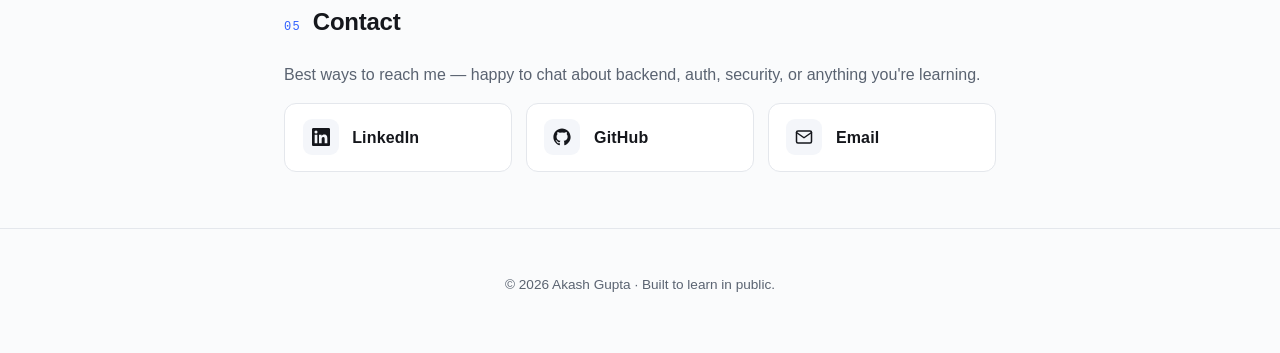
==== commit d355f58e: "Storytelling About, expand journey, unify pills, 3D hero scene" ====
--- a/index.html
+++ b/index.html
@@ -25,6 +25,13 @@
 </head>
 <body>
   <header class="hero">
+    <div class="scene-3d" aria-hidden="true">
+      <div class="grid-floor"></div>
+      <span class="shape3d cube"></span>
+      <span class="shape3d ring"></span>
+      <span class="shape3d dots"></span>
+      <span class="shape3d bar"></span>
+    </div>
     <nav class="nav">
       <a href="#about">About</a>
       <a href="#journey">Journey</a>
@@ -69,15 +76,25 @@
     <section id="about" class="section">
       <h2 data-num="01">About</h2>
       <p>
-        I'm a Software Engineer at <strong>Pegasystems</strong>, working on the Pega Platform
-        Security and Launchpad ecosystem — Unified Authentication Service, API Gateway,
-        authorization, and operator management. Previously interned at Pega, VyasAI, and
-        Afame Technologies.
+        I think the best engineers are the ones who keep asking <em>why</em> until the answer
+        feels boring — and then ask once more. That's mostly what I'm doing here.
       </p>
       <p>
-        I enjoy going deep on systems — auth flows, security hardening, and the small
-        details that make distributed systems boring (in a good way). This site is where
-        I keep notes on things I'm learning. Some are quick takes, some are deep-dives.
+        Day-to-day, I work on the platform-security layer at <strong>Pegasystems</strong> —
+        the unglamorous-but-essential plumbing of authentication, API gateways, and
+        authorization. I love it because security is where small details compound into
+        large consequences: a wrong default, a missed claim, a stale token, and weeks of
+        cleanup. Getting it right means a system that almost no one notices, which is
+        exactly the point.
+      </p>
+      <p>
+        The longer I do this, the more curious I get about the <em>next</em> layer:
+        how the same care that makes auth systems trustworthy translates to AI systems.
+        How do we know a model is doing what we think it's doing? What does "secure"
+        even mean when the inputs and outputs are continuous? Lately I've been working
+        through the math behind embeddings and retrieval — partly because RAG is
+        everywhere now, mostly because I want to understand it from first principles.
+        This site is where I write that thinking down.
       </p>
     </section>
 
@@ -100,7 +117,7 @@
         <li>
           <span class="when">2023 — 2025</span>
           <h3>M.Tech, Computer Science · IIT Bombay</h3>
-          <p>CGPA 8.47. PG Academic Secretary, Placement Coordinator, TA for DSA and Python.</p>
+          <p>CGPA 8.47. Beyond coursework I served as PG Academic Secretary — the elected voice for the postgrad cohort on academic matters — a Placement Coordinator helping classmates land roles, and a TA for Data Structures &amp; Algorithms and Python. The teaching is what stuck most: you don't really understand something until a first-year asks the obvious question and you realise you don't.</p>
         </li>
         <li>
           <span class="when">Jan 2024 — Jun 2024</span>
@@ -117,7 +134,7 @@
 
     <section id="learnings" class="section">
       <h2 data-num="03">Learnings</h2>
-      <p class="muted">Notes, deep-dives and experiments. Each one is shareable — copy the link.</p>
+      <p class="muted">A working log. Some are quick takes; others are deep-dives I needed to write to actually understand. Every link is shareable — copy and pass it on.</p>
       <div id="post-list" class="posts">
         <p class="muted">Loading…</p>
       </div>
--- a/assets/style.css
+++ b/assets/style.css
@@ -198,12 +198,12 @@
   display: inline-flex;
   align-items: center;
   gap: 0.5rem;
-  padding: 0.35rem 0.85rem;
-  margin-bottom: 1.25rem;
+  padding: 0.4rem 0.95rem;
   border: 1px solid var(--border-hi);
   border-radius: 999px;
   background: color-mix(in oklab, var(--panel) 80%, transparent);
-  font-size: 0.8rem;
+  font-size: 0.82rem;
+  line-height: 1.2;
   color: var(--muted);
   backdrop-filter: blur(8px);
 }
@@ -468,16 +468,17 @@
 .location-pill {
   display: inline-flex;
   align-items: center;
-  gap: 0.4rem;
-  padding: 0.35rem 0.85rem;
-  border: 1px solid var(--border);
+  gap: 0.5rem;
+  padding: 0.4rem 0.95rem;
+  border: 1px solid var(--border-hi);
   border-radius: 999px;
-  font-size: 0.8rem;
+  font-size: 0.82rem;
+  line-height: 1.2;
   color: var(--muted);
   background: color-mix(in oklab, var(--panel) 80%, transparent);
   backdrop-filter: blur(8px);
 }
-.location-pill svg { width: 12px; height: 12px; }
+.location-pill svg { width: 11px; height: 11px; flex: none; }
 
 /* ── SVG icons inside link pills ── */
 .links a {
@@ -566,3 +567,115 @@
 :root[data-theme="light"] .theme-toggle .icon-moon { display: none; }
 :root[data-theme="dark"] .theme-toggle .icon-sun { display: none; }
 :root[data-theme="dark"] .theme-toggle .icon-moon { display: block; }
+
+/* ── 3D hero scene (perspective grid + floating shapes) ── */
+.scene-3d {
+  position: absolute;
+  inset: 0;
+  pointer-events: none;
+  z-index: -1;
+  overflow: hidden;
+  perspective: 900px;
+  perspective-origin: 50% 30%;
+}
+.grid-floor {
+  position: absolute;
+  left: -25%;
+  right: -25%;
+  bottom: -10%;
+  height: 70%;
+  background-image:
+    linear-gradient(color-mix(in oklab, var(--accent) 35%, transparent) 1px, transparent 1px),
+    linear-gradient(90deg, color-mix(in oklab, var(--accent) 35%, transparent) 1px, transparent 1px);
+  background-size: 60px 60px;
+  transform: rotateX(72deg) translateZ(0);
+  transform-origin: 50% 100%;
+  -webkit-mask-image: radial-gradient(ellipse 55% 75% at 50% 100%, #000 25%, transparent 80%);
+          mask-image: radial-gradient(ellipse 55% 75% at 50% 100%, #000 25%, transparent 80%);
+  animation: gridScroll 9s linear infinite;
+  opacity: 0.55;
+}
+@keyframes gridScroll {
+  0%   { background-position: 0 0, 0 0; }
+  100% { background-position: 0 60px, 0 0; }
+}
+
+.shape3d {
+  position: absolute;
+  display: block;
+  will-change: transform;
+  opacity: 0.85;
+}
+.shape3d.cube {
+  top: 14%; right: 9%;
+  width: 64px; height: 64px;
+  border: 1.5px solid color-mix(in oklab, var(--accent) 70%, transparent);
+  border-radius: 8px;
+  box-shadow:
+    inset 0 0 14px color-mix(in oklab, var(--accent) 25%, transparent),
+    0 0 24px color-mix(in oklab, var(--accent) 18%, transparent);
+  animation: floatCube 13s ease-in-out infinite;
+}
+.shape3d.ring {
+  top: 62%; left: 6%;
+  width: 96px; height: 96px;
+  border: 1.5px solid color-mix(in oklab, var(--accent-2) 70%, transparent);
+  border-radius: 50%;
+  animation: floatRing 16s ease-in-out infinite;
+}
+.shape3d.ring::after {
+  content: "";
+  position: absolute;
+  inset: 14px;
+  border: 1px dashed color-mix(in oklab, var(--accent-2) 50%, transparent);
+  border-radius: 50%;
+}
+.shape3d.dots {
+  top: 22%; left: 7%;
+  width: 70px; height: 70px;
+  background:
+    radial-gradient(circle, color-mix(in oklab, var(--accent-3) 80%, transparent) 2px, transparent 2.5px) 0 0/14px 14px;
+  -webkit-mask-image: radial-gradient(circle at center, #000 30%, transparent 80%);
+          mask-image: radial-gradient(circle at center, #000 30%, transparent 80%);
+  animation: floatDots 18s ease-in-out infinite;
+}
+.shape3d.bar {
+  top: 70%; right: 10%;
+  width: 110px; height: 6px;
+  background: linear-gradient(90deg,
+    transparent,
+    color-mix(in oklab, var(--accent) 65%, transparent),
+    color-mix(in oklab, var(--accent-2) 65%, transparent),
+    transparent);
+  border-radius: 999px;
+  filter: blur(0.5px);
+  animation: floatBar 11s ease-in-out infinite;
+}
+
+@keyframes floatCube {
+  0%, 100% { transform: translate3d(0, 0, 0) rotateX(45deg) rotateY(35deg); }
+  50%      { transform: translate3d(-10px, -18px, 30px) rotateX(60deg) rotateY(125deg); }
+}
+@keyframes floatRing {
+  0%, 100% { transform: translate3d(0, 0, 0) rotateX(72deg) rotateZ(10deg); }
+  50%      { transform: translate3d(12px, -12px, 20px) rotateX(78deg) rotateZ(40deg); }
+}
+@keyframes floatDots {
+  0%, 100% { transform: translate3d(0, 0, 0) rotateZ(0); }
+  50%      { transform: translate3d(8px, 14px, 0) rotateZ(10deg); }
+}
+@keyframes floatBar {
+  0%, 100% { transform: translate3d(0, 0, 0) rotateZ(-8deg); opacity: 0.7; }
+  50%      { transform: translate3d(-20px, -10px, 0) rotateZ(-12deg); opacity: 1; }
+}
+
+@media (max-width: 600px) {
+  .shape3d.cube { width: 48px; height: 48px; right: 6%; }
+  .shape3d.ring { width: 70px; height: 70px; left: 4%; }
+  .shape3d.bar { width: 70px; right: 6%; }
+  .grid-floor { background-size: 40px 40px; }
+}
+
+@media (prefers-reduced-motion: reduce) {
+  .grid-floor, .shape3d { animation: none !important; }
+}
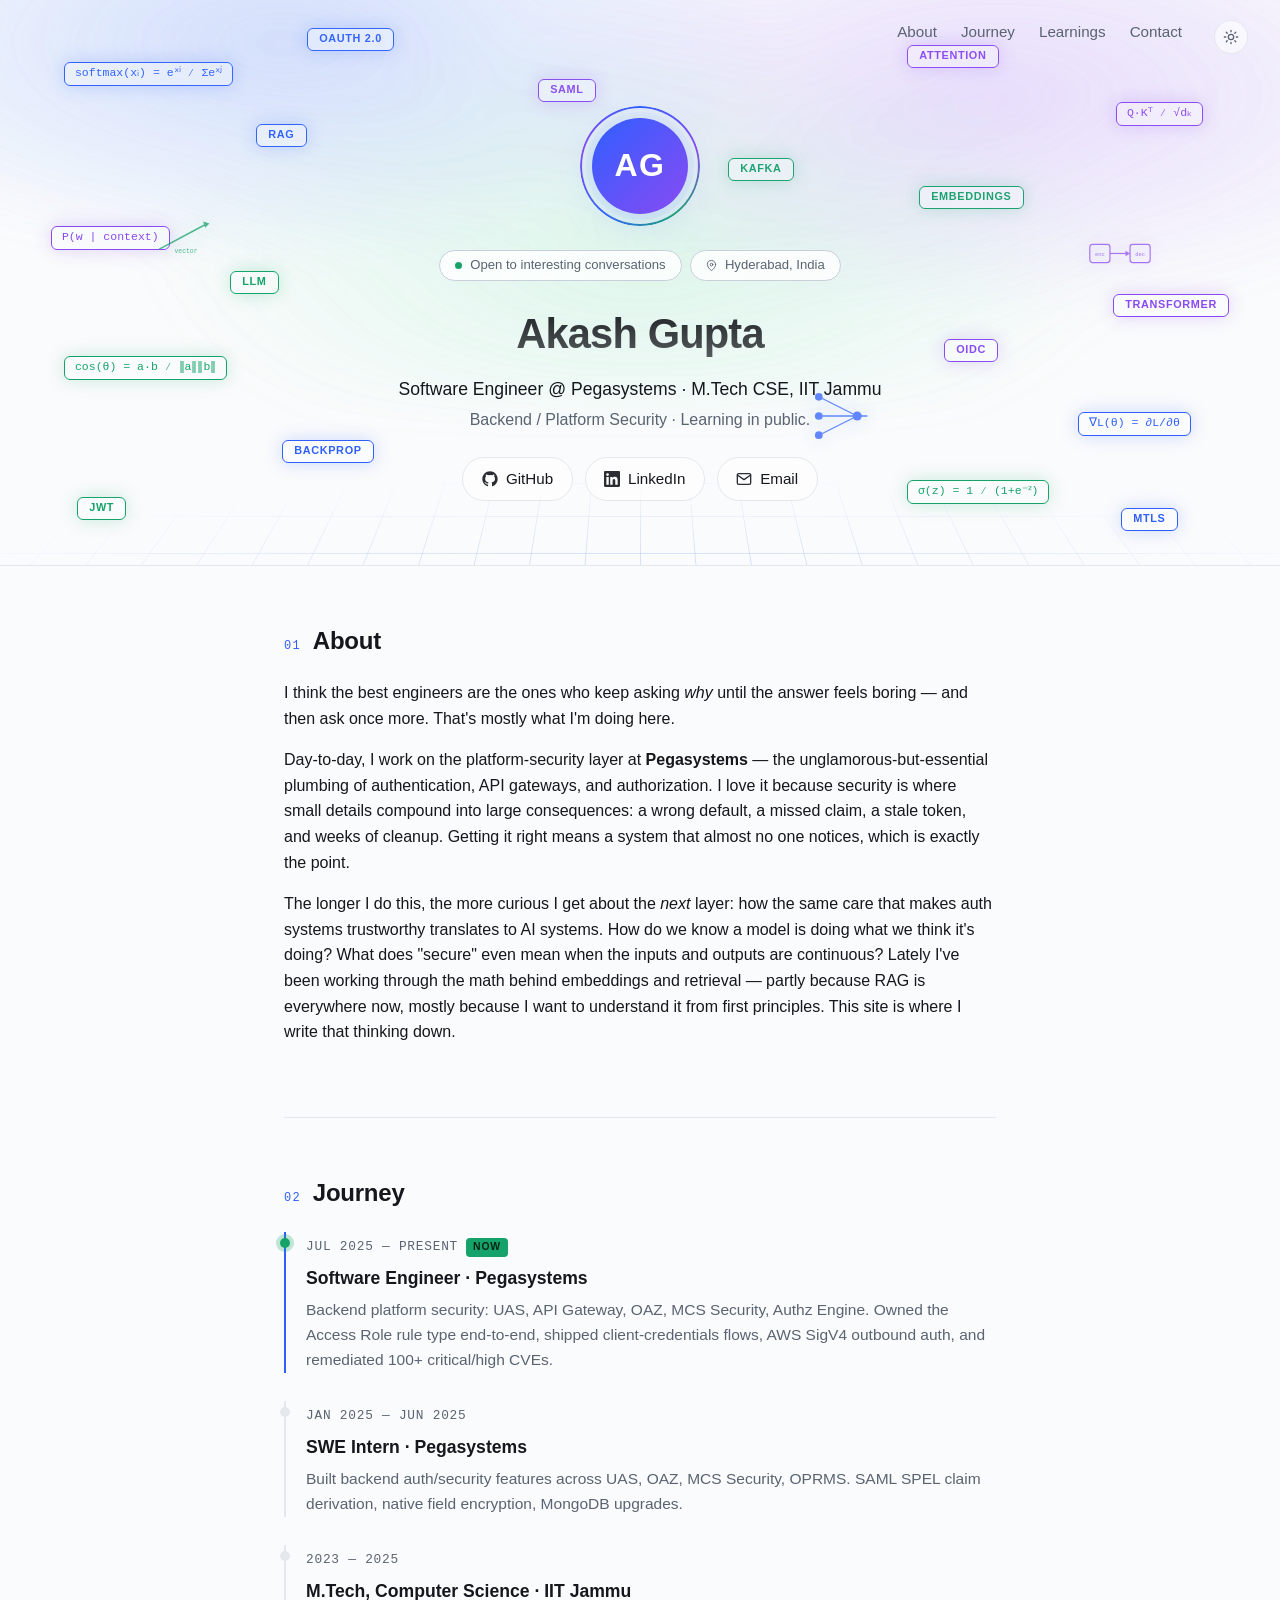
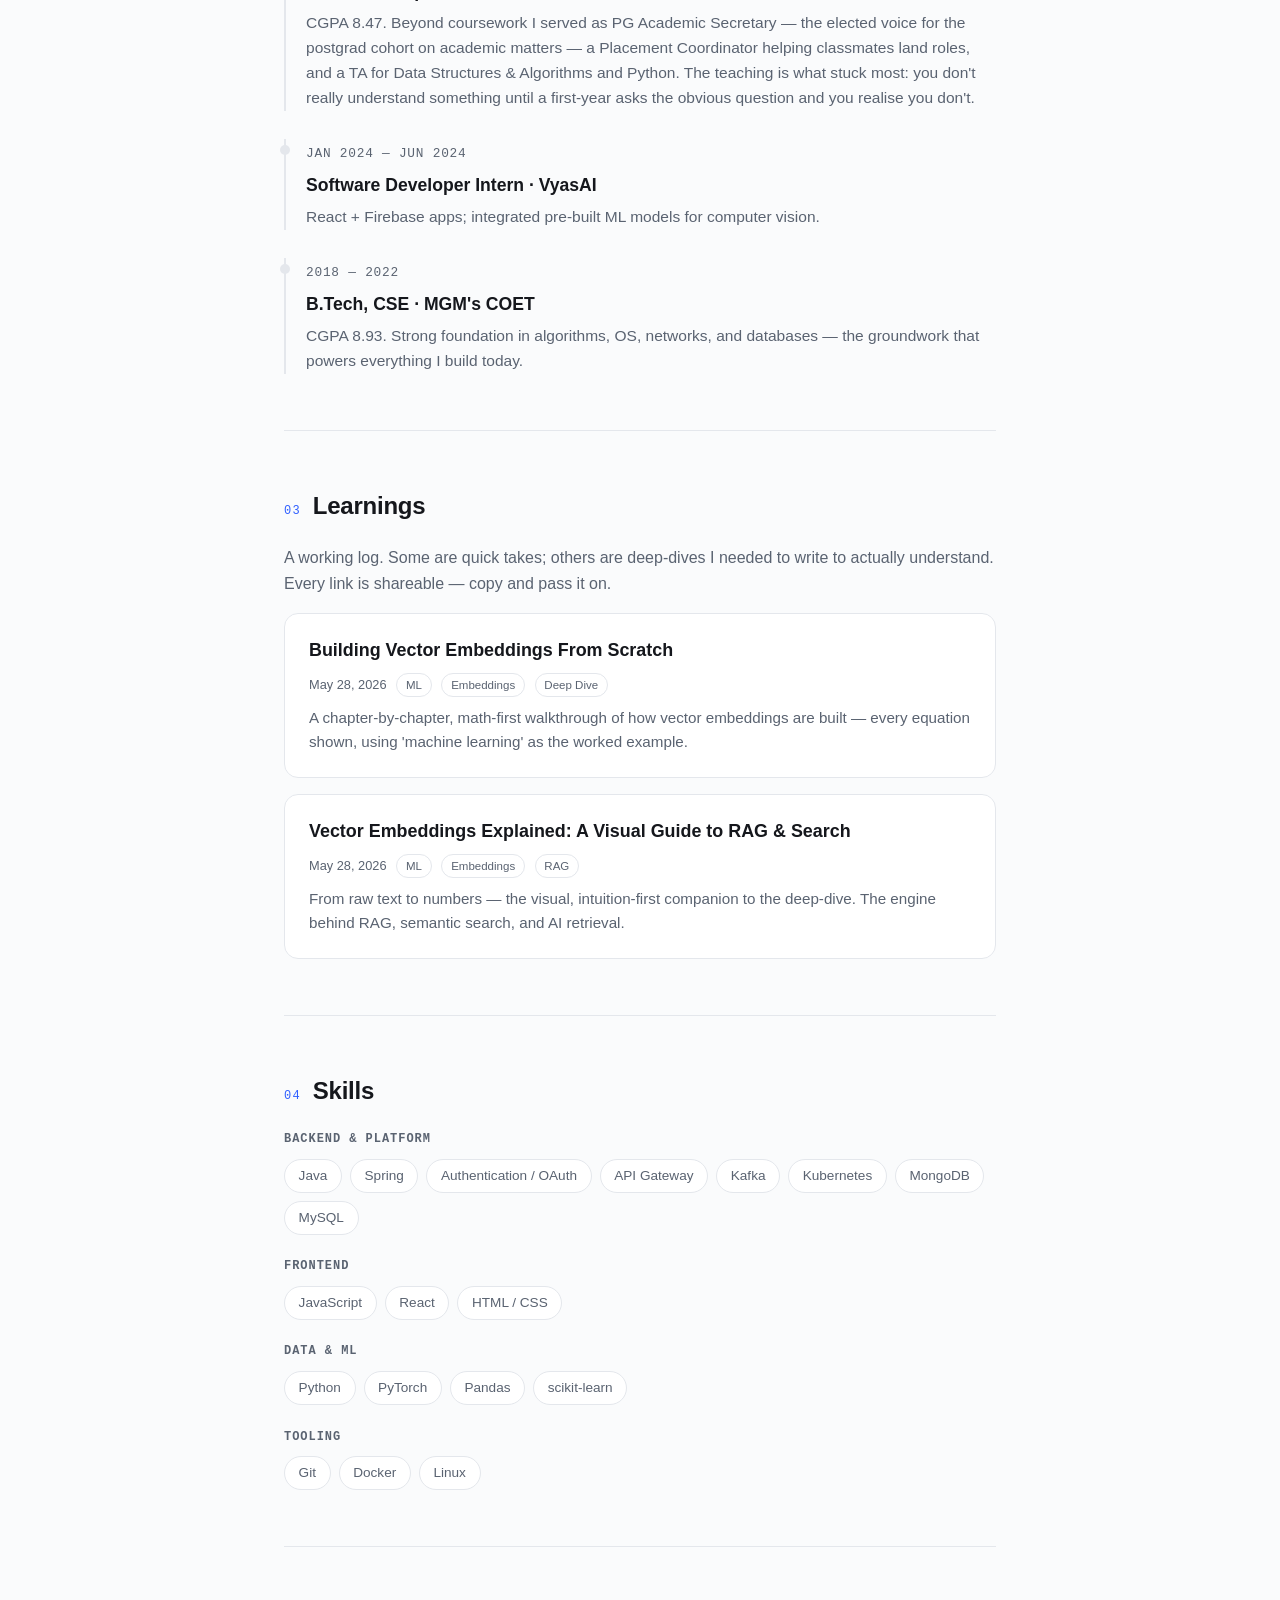
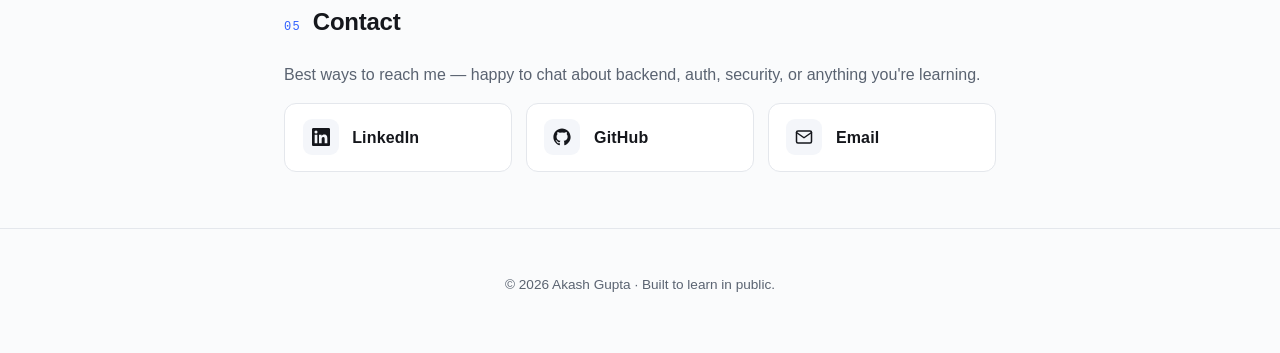
==== commit 34bbb34c: "Fix institute to IIT Jammu; replace shapes with knowledge field (math/ML/security)" ====
--- a/index.html
+++ b/index.html
@@ -27,10 +27,56 @@
   <header class="hero">
     <div class="scene-3d" aria-hidden="true">
       <div class="grid-floor"></div>
-      <span class="shape3d cube"></span>
-      <span class="shape3d ring"></span>
-      <span class="shape3d dots"></span>
-      <span class="shape3d bar"></span>
+      <div class="knowledge-field">
+        <!-- Math / ML formulas -->
+        <span class="kchip k-blue d1"   style="top:11%; left:5%">softmax(xᵢ) = eˣⁱ ⁄ Σeˣʲ</span>
+        <span class="kchip k-purple d2" style="top:18%; right:6%">Q·Kᵀ ⁄ √dₖ</span>
+        <span class="kchip k-green d3"  style="top:63%; left:5%">cos(θ) = a·b ⁄ ‖a‖‖b‖</span>
+        <span class="kchip k-blue d4"   style="top:73%; right:7%">∇L(θ) = ∂L/∂θ</span>
+        <span class="kchip k-purple d3" style="top:40%; left:4%">P(w | context)</span>
+        <span class="kchip k-green d1"  style="top:85%; right:18%">σ(z) = 1 ⁄ (1+e⁻ᶻ)</span>
+
+        <!-- Concept tags (AI/ML) -->
+        <span class="kchip k-purple solid d2" style="top:8%;  right:22%">Attention</span>
+        <span class="kchip k-blue solid d3"   style="top:22%; left:20%">RAG</span>
+        <span class="kchip k-green solid d4"  style="top:33%; right:20%">Embeddings</span>
+        <span class="kchip k-purple solid d1" style="top:52%; right:4%">Transformer</span>
+        <span class="kchip k-blue solid d4"   style="top:78%; left:22%">Backprop</span>
+        <span class="kchip k-green solid d2"  style="top:48%; left:18%">LLM</span>
+
+        <!-- Security / Platform concepts -->
+        <span class="kchip k-blue solid d2"   style="top:5%;  left:24%">OAuth 2.0</span>
+        <span class="kchip k-purple solid d4" style="top:14%; left:42%">SAML</span>
+        <span class="kchip k-green solid d1"  style="top:88%; left:6%">JWT</span>
+        <span class="kchip k-blue solid d3"   style="top:90%; right:8%">mTLS</span>
+        <span class="kchip k-purple solid d2" style="top:60%; right:22%">OIDC</span>
+        <span class="kchip k-green solid d4"  style="top:28%; right:38%">Kafka</span>
+
+        <!-- Mini SVG diagrams -->
+        <svg class="kdiagram k-purple d3" style="top:42%; right:10%" viewBox="0 0 70 36" aria-hidden="true">
+          <rect x="2"  y="8" width="22" height="20" rx="3" fill="none" stroke="currentColor" stroke-width="1.3"/>
+          <rect x="46" y="8" width="22" height="20" rx="3" fill="none" stroke="currentColor" stroke-width="1.3"/>
+          <line x1="24" y1="18" x2="44" y2="18" stroke="currentColor" stroke-width="1.3"/>
+          <polygon points="41,15 46,18 41,21" fill="currentColor"/>
+          <text x="13" y="21" font-size="6" fill="currentColor" text-anchor="middle" font-family="ui-monospace,monospace">enc</text>
+          <text x="57" y="21" font-size="6" fill="currentColor" text-anchor="middle" font-family="ui-monospace,monospace">dec</text>
+        </svg>
+        <svg class="kdiagram k-blue d4" style="top:68%; right:32%" viewBox="0 0 50 50" aria-hidden="true">
+          <line x1="10" y1="10" x2="40" y2="25" stroke="currentColor" stroke-width="1"/>
+          <line x1="10" y1="25" x2="40" y2="25" stroke="currentColor" stroke-width="1"/>
+          <line x1="10" y1="40" x2="40" y2="25" stroke="currentColor" stroke-width="1"/>
+          <line x1="40" y1="25" x2="48" y2="25" stroke="currentColor" stroke-width="1.2"/>
+          <circle cx="10" cy="10" r="3" fill="currentColor"/>
+          <circle cx="10" cy="25" r="3" fill="currentColor"/>
+          <circle cx="10" cy="40" r="3" fill="currentColor"/>
+          <circle cx="40" cy="25" r="3.5" fill="currentColor"/>
+        </svg>
+        <svg class="kdiagram k-green d2" style="top:38%; left:12%" viewBox="0 0 60 40" aria-hidden="true">
+          <line x1="5" y1="32" x2="50" y2="8" stroke="currentColor" stroke-width="1.5"/>
+          <polygon points="46,6 52,8 48,12" fill="currentColor"/>
+          <text x="30" y="36" font-size="6" fill="currentColor" text-anchor="middle" font-family="ui-monospace,monospace">vector</text>
+        </svg>
+      </div>
     </div>
     <nav class="nav">
       <a href="#about">About</a>
@@ -53,7 +99,7 @@
         </span>
       </div>
       <h1>Akash Gupta</h1>
-      <p class="tagline">Software Engineer @ Pegasystems · M.Tech CSE, IIT Bombay</p>
+      <p class="tagline">Software Engineer @ Pegasystems · M.Tech CSE, IIT Jammu</p>
       <p class="sub">Backend / Platform Security · Learning in public.</p>
       <div class="links">
         <a href="https://github.com/AkashGuptaPractice" target="_blank" rel="noopener">
@@ -116,7 +162,7 @@
         </li>
         <li>
           <span class="when">2023 — 2025</span>
-          <h3>M.Tech, Computer Science · IIT Bombay</h3>
+          <h3>M.Tech, Computer Science · IIT Jammu</h3>
           <p>CGPA 8.47. Beyond coursework I served as PG Academic Secretary — the elected voice for the postgrad cohort on academic matters — a Placement Coordinator helping classmates land roles, and a TA for Data Structures &amp; Algorithms and Python. The teaching is what stuck most: you don't really understand something until a first-year asks the obvious question and you realise you don't.</p>
         </li>
         <li>
--- a/assets/style.css
+++ b/assets/style.css
@@ -600,82 +600,80 @@
   100% { background-position: 0 60px, 0 0; }
 }
 
-.shape3d {
-  position: absolute;
-  display: block;
-  will-change: transform;
-  opacity: 0.85;
-}
-.shape3d.cube {
-  top: 14%; right: 9%;
-  width: 64px; height: 64px;
-  border: 1.5px solid color-mix(in oklab, var(--accent) 70%, transparent);
-  border-radius: 8px;
-  box-shadow:
-    inset 0 0 14px color-mix(in oklab, var(--accent) 25%, transparent),
-    0 0 24px color-mix(in oklab, var(--accent) 18%, transparent);
-  animation: floatCube 13s ease-in-out infinite;
-}
-.shape3d.ring {
-  top: 62%; left: 6%;
-  width: 96px; height: 96px;
-  border: 1.5px solid color-mix(in oklab, var(--accent-2) 70%, transparent);
-  border-radius: 50%;
-  animation: floatRing 16s ease-in-out infinite;
-}
-.shape3d.ring::after {
-  content: "";
-  position: absolute;
-  inset: 14px;
-  border: 1px dashed color-mix(in oklab, var(--accent-2) 50%, transparent);
-  border-radius: 50%;
-}
-.shape3d.dots {
-  top: 22%; left: 7%;
-  width: 70px; height: 70px;
-  background:
-    radial-gradient(circle, color-mix(in oklab, var(--accent-3) 80%, transparent) 2px, transparent 2.5px) 0 0/14px 14px;
-  -webkit-mask-image: radial-gradient(circle at center, #000 30%, transparent 80%);
-          mask-image: radial-gradient(circle at center, #000 30%, transparent 80%);
-  animation: floatDots 18s ease-in-out infinite;
-}
-.shape3d.bar {
-  top: 70%; right: 10%;
-  width: 110px; height: 6px;
-  background: linear-gradient(90deg,
-    transparent,
-    color-mix(in oklab, var(--accent) 65%, transparent),
-    color-mix(in oklab, var(--accent-2) 65%, transparent),
-    transparent);
-  border-radius: 999px;
-  filter: blur(0.5px);
-  animation: floatBar 11s ease-in-out infinite;
-}
-
-@keyframes floatCube {
-  0%, 100% { transform: translate3d(0, 0, 0) rotateX(45deg) rotateY(35deg); }
-  50%      { transform: translate3d(-10px, -18px, 30px) rotateX(60deg) rotateY(125deg); }
-}
-@keyframes floatRing {
-  0%, 100% { transform: translate3d(0, 0, 0) rotateX(72deg) rotateZ(10deg); }
-  50%      { transform: translate3d(12px, -12px, 20px) rotateX(78deg) rotateZ(40deg); }
-}
-@keyframes floatDots {
-  0%, 100% { transform: translate3d(0, 0, 0) rotateZ(0); }
-  50%      { transform: translate3d(8px, 14px, 0) rotateZ(10deg); }
-}
-@keyframes floatBar {
-  0%, 100% { transform: translate3d(0, 0, 0) rotateZ(-8deg); opacity: 0.7; }
-  50%      { transform: translate3d(-20px, -10px, 0) rotateZ(-12deg); opacity: 1; }
-}
-
-@media (max-width: 600px) {
-  .shape3d.cube { width: 48px; height: 48px; right: 6%; }
-  .shape3d.ring { width: 70px; height: 70px; left: 4%; }
-  .shape3d.bar { width: 70px; right: 6%; }
-  .grid-floor { background-size: 40px 40px; }
-}
-
+.shape3d { display: none; }
+
+/* ── Knowledge field: floating math / ML / security concepts ── */
+.knowledge-field {
+  position: absolute;
+  inset: 0;
+  transform-style: preserve-3d;
+}
+.kchip {
+  position: absolute;
+  font-family: ui-monospace, SFMono-Regular, Menlo, monospace;
+  font-size: 0.72rem;
+  line-height: 1.1;
+  padding: 0.28rem 0.62rem;
+  border-radius: 6px;
+  white-space: nowrap;
+  border: 1px solid currentColor;
+  background: color-mix(in oklab, var(--bg) 55%, transparent);
+  backdrop-filter: blur(4px);
+  -webkit-backdrop-filter: blur(4px);
+  will-change: transform, opacity;
+  box-shadow: 0 0 18px color-mix(in oklab, currentColor 22%, transparent);
+}
+.kchip.solid {
+  font-family: -apple-system, "Segoe UI", Inter, sans-serif;
+  font-weight: 700;
+  font-size: 0.68rem;
+  letter-spacing: 0.06em;
+  text-transform: uppercase;
+  padding: 0.28rem 0.7rem;
+}
+.k-blue   { color: var(--accent); }
+.k-purple { color: var(--accent-2); }
+.k-green  { color: var(--accent-3); }
+
+.kdiagram {
+  position: absolute;
+  width: 64px;
+  height: auto;
+  opacity: 0.75;
+  filter: drop-shadow(0 0 10px color-mix(in oklab, currentColor 35%, transparent));
+  will-change: transform, opacity;
+}
+
+.d1 { animation: drift1 19s ease-in-out infinite; }
+.d2 { animation: drift2 23s ease-in-out infinite; }
+.d3 { animation: drift3 27s ease-in-out infinite; }
+.d4 { animation: drift4 21s ease-in-out infinite; }
+
+@keyframes drift1 {
+  0%, 100% { transform: translate3d(0,0,0) rotate(-2deg); opacity: 0.65; }
+  50%      { transform: translate3d(-14px,-22px,30px) rotate(2deg); opacity: 1; }
+}
+@keyframes drift2 {
+  0%, 100% { transform: translate3d(0,0,0) rotate(3deg); opacity: 0.75; }
+  50%      { transform: translate3d(18px,-18px,-20px) rotate(-2deg); opacity: 0.98; }
+}
+@keyframes drift3 {
+  0%, 100% { transform: translate3d(0,0,0) rotate(-1deg); opacity: 0.6; }
+  50%      { transform: translate3d(-22px,16px,18px) rotate(4deg); opacity: 0.92; }
+}
+@keyframes drift4 {
+  0%, 100% { transform: translate3d(0,0,0) rotate(2deg); opacity: 0.7; }
+  50%      { transform: translate3d(16px,20px,-14px) rotate(-3deg); opacity: 1; }
+}
+
+/* On narrower screens hide the dense layer so it doesn't crowd the centred text. */
+@media (max-width: 1024px) {
+  .knowledge-field .kchip:nth-of-type(n+8),
+  .knowledge-field .kdiagram:nth-of-type(n+2) { display: none; }
+}
+@media (max-width: 720px) {
+  .knowledge-field { display: none; }
+}
 @media (prefers-reduced-motion: reduce) {
-  .grid-floor, .shape3d { animation: none !important; }
-}
+  .grid-floor, .kchip, .kdiagram { animation: none !important; }
+}
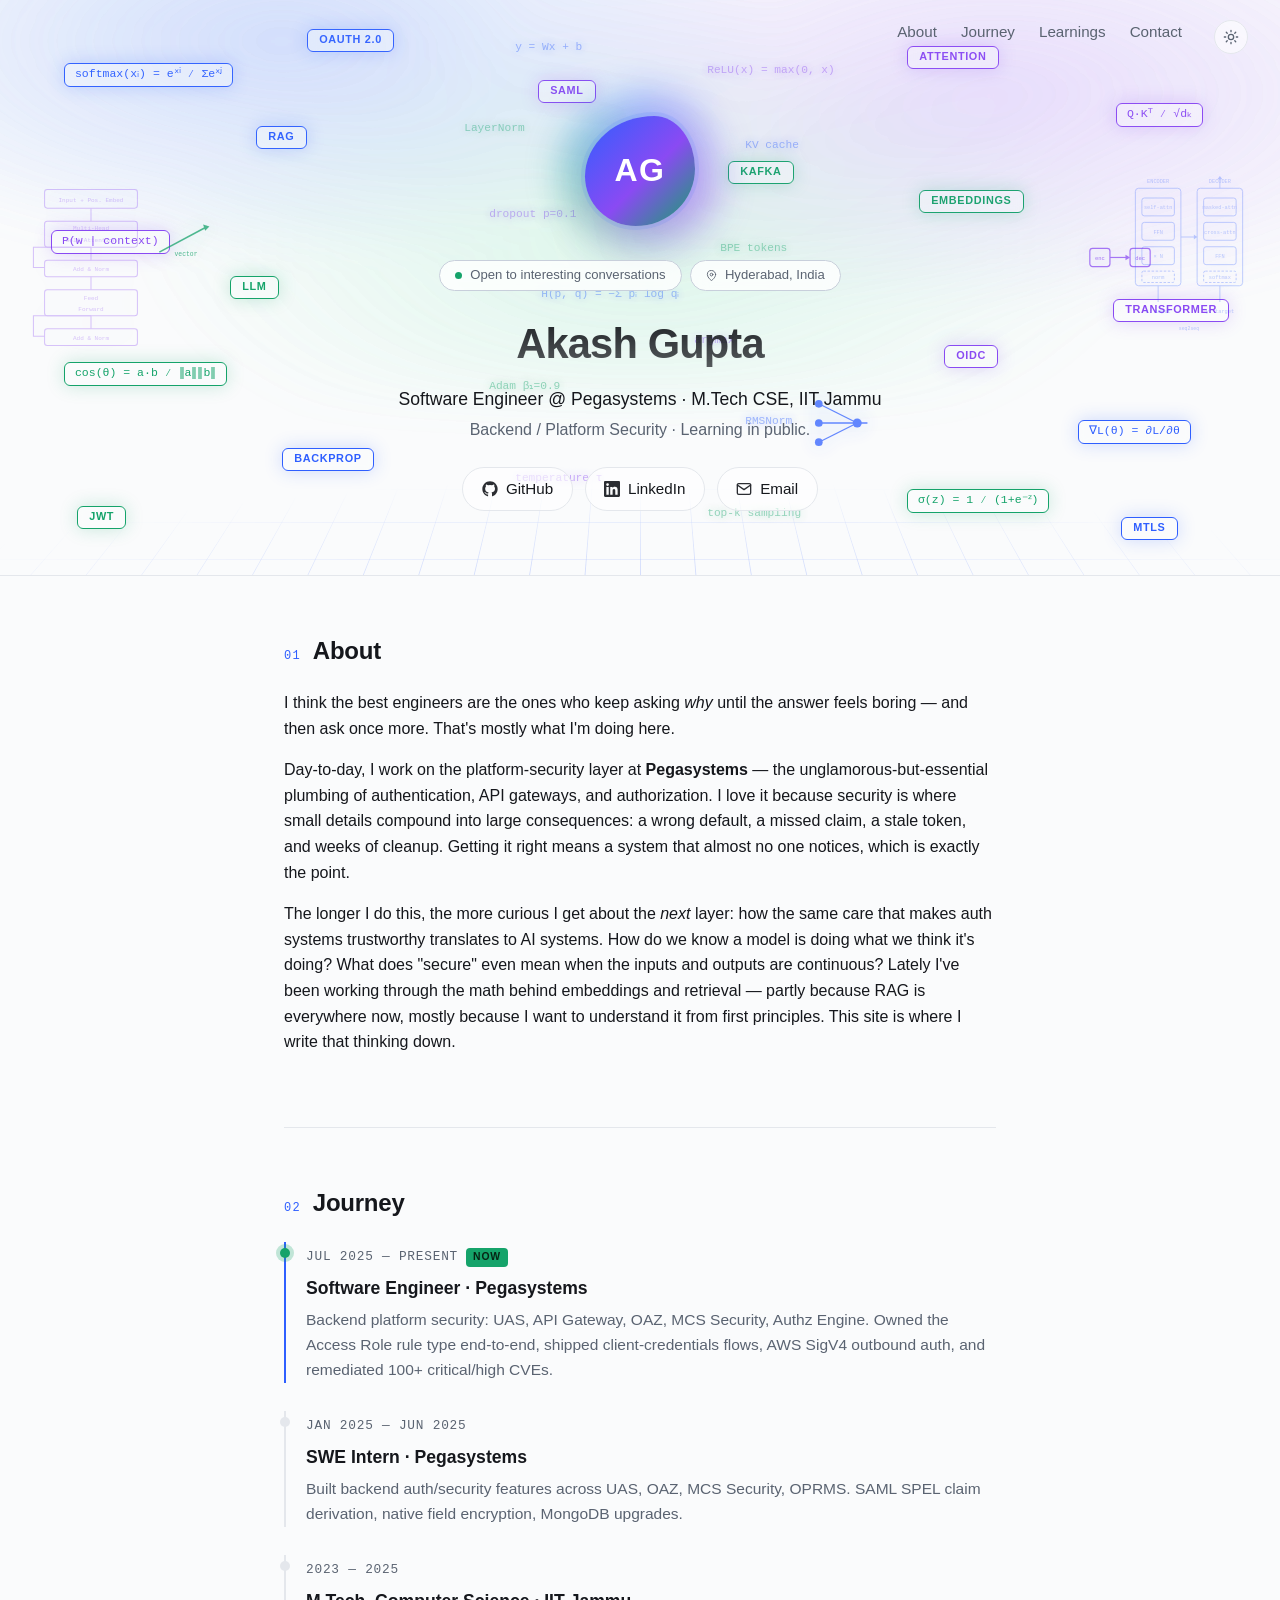
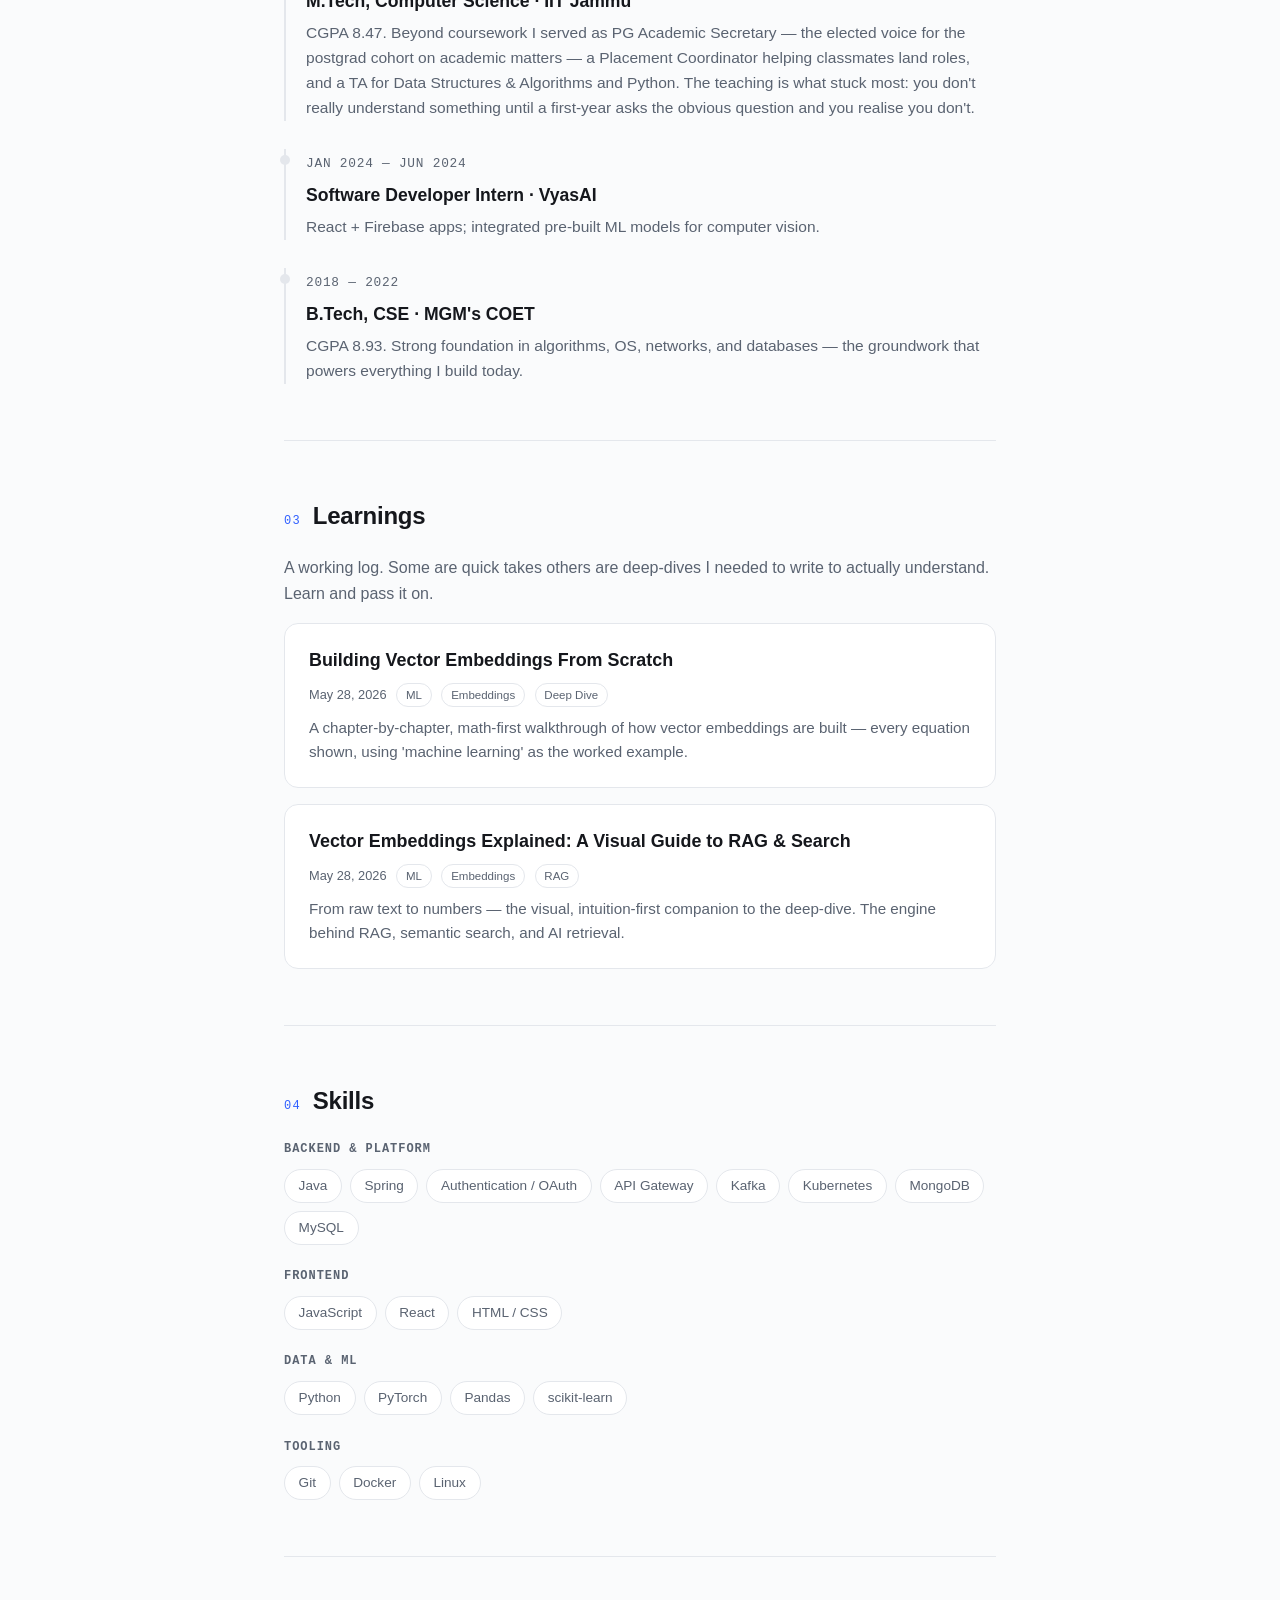
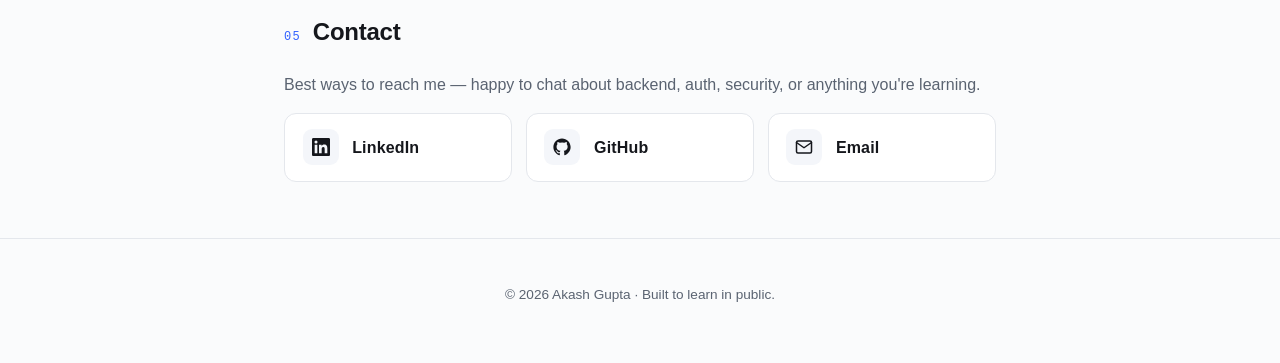
==== commit 439caa4e: "Enhance avatar and ghost chip styles: adjust dimensions, add animations, and refine SVG architecture" ====
--- a/index.html
+++ b/index.html
@@ -76,6 +76,83 @@
           <polygon points="46,6 52,8 48,12" fill="currentColor"/>
           <text x="30" y="36" font-size="6" fill="currentColor" text-anchor="middle" font-family="ui-monospace,monospace">vector</text>
         </svg>
+
+        <!-- Architecture: Transformer encoder block (transparent blueprint) -->
+        <svg class="karch k-purple d3" style="top:32%; left:2%" viewBox="0 0 140 200" aria-hidden="true">
+          <g fill="none" stroke="currentColor" stroke-width="1.1">
+            <rect x="20" y="6"   width="100" height="20" rx="3"/>
+            <rect x="20" y="40"  width="100" height="28" rx="3"/>
+            <rect x="20" y="82"  width="100" height="18" rx="3"/>
+            <rect x="20" y="114" width="100" height="28" rx="3"/>
+            <rect x="20" y="156" width="100" height="18" rx="3"/>
+            <line x1="70" y1="26"  x2="70" y2="40"/>
+            <line x1="70" y1="68"  x2="70" y2="82"/>
+            <line x1="70" y1="100" x2="70" y2="114"/>
+            <line x1="70" y1="142" x2="70" y2="156"/>
+            <path d="M70 68 L8 68 L8 90 L20 90" />
+            <path d="M70 142 L8 142 L8 164 L20 164" />
+          </g>
+          <g fill="currentColor" font-family="ui-monospace,monospace" font-size="6.5" text-anchor="middle">
+            <text x="70" y="19">Input + Pos. Embed</text>
+            <text x="70" y="50">Multi-Head</text>
+            <text x="70" y="62">Self-Attention</text>
+            <text x="70" y="94">Add &amp; Norm</text>
+            <text x="70" y="125">Feed</text>
+            <text x="70" y="137">Forward</text>
+            <text x="70" y="168">Add &amp; Norm</text>
+          </g>
+        </svg>
+
+        <!-- Architecture: Encoder → Decoder pipeline -->
+        <svg class="karch k-blue d2" style="top:30%; right:2%" viewBox="0 0 160 200" aria-hidden="true">
+          <g fill="none" stroke="currentColor" stroke-width="1.1">
+            <rect x="14" y="20" width="56" height="120" rx="4"/>
+            <rect x="22" y="32" width="40" height="22" rx="3"/>
+            <rect x="22" y="62" width="40" height="22" rx="3"/>
+            <rect x="22" y="92" width="40" height="22" rx="3"/>
+            <rect x="22" y="122" width="40" height="14" rx="2" stroke-dasharray="3 2"/>
+            <rect x="90" y="20" width="56" height="120" rx="4"/>
+            <rect x="98" y="32" width="40" height="22" rx="3"/>
+            <rect x="98" y="62" width="40" height="22" rx="3"/>
+            <rect x="98" y="92" width="40" height="22" rx="3"/>
+            <rect x="98" y="122" width="40" height="14" rx="2" stroke-dasharray="3 2"/>
+            <line x1="70" y1="80" x2="90" y2="80"/>
+            <polygon points="86,77 90,80 86,83" fill="currentColor" stroke="none"/>
+            <line x1="42" y1="160" x2="42" y2="140"/>
+            <line x1="118" y1="140" x2="118" y2="160"/>
+            <line x1="118" y1="20" x2="118" y2="6"/>
+            <polygon points="115,9 118,5 121,9" fill="currentColor" stroke="none"/>
+          </g>
+          <g fill="currentColor" font-family="ui-monospace,monospace" font-size="6.5" text-anchor="middle">
+            <text x="42" y="14">ENCODER</text>
+            <text x="118" y="14">DECODER</text>
+            <text x="42" y="46">self-attn</text>
+            <text x="42" y="76">FFN</text>
+            <text x="42" y="106">× N</text>
+            <text x="42" y="132">norm</text>
+            <text x="118" y="46">masked-attn</text>
+            <text x="118" y="76">cross-attn</text>
+            <text x="118" y="106">FFN</text>
+            <text x="118" y="132">softmax</text>
+            <text x="42" y="174">x: input</text>
+            <text x="118" y="174">y: target</text>
+            <text x="80" y="194" font-size="6">seq2seq</text>
+          </g>
+        </svg>
+
+        <!-- Centre column: ghost chips drifting behind the avatar and text -->
+        <span class="kchip ghost k-blue d3"   style="top:7%;  left:40%">y = Wx + b</span>
+        <span class="kchip ghost k-purple d1" style="top:11%; left:55%">ReLU(x) = max(0, x)</span>
+        <span class="kchip ghost k-green d4"  style="top:21%; left:36%">LayerNorm</span>
+        <span class="kchip ghost k-blue d2"   style="top:24%; left:58%">KV cache</span>
+        <span class="kchip ghost k-purple d3" style="top:36%; left:38%">dropout p=0.1</span>
+        <span class="kchip ghost k-green d1"  style="top:42%; left:56%">BPE tokens</span>
+        <span class="kchip ghost k-blue d4"   style="top:50%; left:42%">H(p, q) = −Σ pᵢ log qᵢ</span>
+        <span class="kchip ghost k-purple d2" style="top:58%; left:54%">argmax</span>
+        <span class="kchip ghost k-green d3"  style="top:66%; left:38%">Adam β₁=0.9</span>
+        <span class="kchip ghost k-blue d1"   style="top:72%; left:58%">RMSNorm</span>
+        <span class="kchip ghost k-purple d4" style="top:82%; left:40%">temperature τ</span>
+        <span class="kchip ghost k-green d2"  style="top:88%; left:55%">top-k sampling</span>
       </div>
     </div>
     <nav class="nav">
@@ -180,7 +257,7 @@
 
     <section id="learnings" class="section">
       <h2 data-num="03">Learnings</h2>
-      <p class="muted">A working log. Some are quick takes; others are deep-dives I needed to write to actually understand. Every link is shareable — copy and pass it on.</p>
+      <p class="muted">A working log. Some are quick takes others are deep-dives I needed to write to actually understand. Learn and pass it on.</p>
       <div id="post-list" class="posts">
         <p class="muted">Loading…</p>
       </div>
--- a/assets/style.css
+++ b/assets/style.css
@@ -130,7 +130,7 @@
 
 .avatar-wrap {
   position: relative;
-  width: 120px; height: 120px;
+  width: 130px; height: 130px;
   margin: 0 auto 1.5rem;
   display: grid;
   place-items: center;
@@ -139,43 +139,49 @@
 .avatar-wrap::before {
   content: "";
   position: absolute;
-  inset: 0;
-  border-radius: 50%;
-  padding: 2px;
+  inset: -14px;
   background: conic-gradient(from 0deg,
-    var(--accent), var(--accent-2), var(--accent-3),
-    var(--accent), var(--accent-2), var(--accent));
-  -webkit-mask: linear-gradient(#000 0 0) content-box, linear-gradient(#000 0 0);
-  -webkit-mask-composite: xor;
-          mask-composite: exclude;
-  animation: spin 8s linear infinite;
-  filter: blur(0.4px);
-}
-@keyframes spin {
-  to { transform: rotate(360deg); }
+    color-mix(in oklab, var(--accent) 70%, transparent),
+    color-mix(in oklab, var(--accent-2) 70%, transparent),
+    color-mix(in oklab, var(--accent-3) 70%, transparent),
+    color-mix(in oklab, var(--accent) 70%, transparent));
+  border-radius: 58% 42% 48% 52% / 50% 55% 45% 50%;
+  filter: blur(18px);
+  opacity: 0.55;
+  z-index: -1;
+  animation: morphHalo 16s ease-in-out infinite;
+}
+@keyframes morphHalo {
+  0%, 100% { border-radius: 58% 42% 48% 52% / 50% 55% 45% 50%; transform: rotate(0deg); }
+  50%      { border-radius: 45% 55% 60% 40% / 55% 45% 50% 50%; transform: rotate(8deg); }
 }
 
 .avatar {
-  width: 96px; height: 96px;
-  border-radius: 50%;
-  background: linear-gradient(135deg, var(--accent), var(--accent-2));
+  width: 110px; height: 110px;
+  border-radius: 63% 37% 54% 46% / 55% 48% 52% 45%;
+  background: linear-gradient(135deg, var(--accent), var(--accent-2) 55%, var(--accent-3));
   color: white;
   font-weight: 700;
   font-size: 2rem;
   display: flex; align-items: center; justify-content: center;
   letter-spacing: 0.05em;
   box-shadow:
-    0 0 0 6px rgba(122,162,255,0.08),
-    0 10px 40px -10px rgba(122,162,255,0.45);
-  animation: float 6s ease-in-out infinite;
-  transition: transform 0.2s ease-out, box-shadow 0.3s ease;
+    0 0 0 4px color-mix(in oklab, var(--accent) 10%, transparent),
+    0 14px 50px -10px color-mix(in oklab, var(--accent-2) 45%, transparent);
+  animation: morphBlob 14s ease-in-out infinite, float 6s ease-in-out infinite;
+  transition: box-shadow 0.3s ease;
   transform-style: preserve-3d;
-  will-change: transform;
+  will-change: border-radius, transform;
 }
 .avatar:hover {
   box-shadow:
-    0 0 0 8px rgba(122,162,255,0.12),
-    0 14px 50px -10px rgba(183,138,255,0.55);
+    0 0 0 6px color-mix(in oklab, var(--accent) 15%, transparent),
+    0 18px 60px -10px color-mix(in oklab, var(--accent-2) 55%, transparent);
+}
+@keyframes morphBlob {
+  0%, 100% { border-radius: 63% 37% 54% 46% / 55% 48% 52% 45%; }
+  33%      { border-radius: 40% 60% 70% 30% / 45% 55% 45% 55%; }
+  66%      { border-radius: 55% 45% 33% 67% / 60% 40% 60% 40%; }
 }
 @keyframes float {
   0%, 100% { transform: translateY(0); }
@@ -635,6 +641,22 @@
 .k-purple { color: var(--accent-2); }
 .k-green  { color: var(--accent-3); }
 
+/* "Ghost" chip — no background or border, just glowing text. Designed to sit
+   behind hero text and the avatar so the field fills the whole header. */
+.kchip.ghost {
+  background: transparent;
+  backdrop-filter: none;
+  -webkit-backdrop-filter: none;
+  border: none;
+  box-shadow: none;
+  padding: 0.05rem 0.2rem;
+  font-size: 0.7rem;
+  opacity: 0.45;
+  text-shadow:
+    0 0 10px color-mix(in oklab, currentColor 70%, transparent),
+    0 0 22px color-mix(in oklab, currentColor 35%, transparent);
+}
+
 .kdiagram {
   position: absolute;
   width: 64px;
@@ -644,6 +666,17 @@
   will-change: transform, opacity;
 }
 
+/* Larger transparent blueprint architectures */
+.karch {
+  position: absolute;
+  width: 130px;
+  height: auto;
+  opacity: 0.32;
+  filter: drop-shadow(0 0 14px color-mix(in oklab, currentColor 25%, transparent));
+  will-change: transform, opacity;
+  pointer-events: none;
+}
+
 .d1 { animation: drift1 19s ease-in-out infinite; }
 .d2 { animation: drift2 23s ease-in-out infinite; }
 .d3 { animation: drift3 27s ease-in-out infinite; }
@@ -668,12 +701,14 @@
 
 /* On narrower screens hide the dense layer so it doesn't crowd the centred text. */
 @media (max-width: 1024px) {
-  .knowledge-field .kchip:nth-of-type(n+8),
-  .knowledge-field .kdiagram:nth-of-type(n+2) { display: none; }
+  .knowledge-field .kchip:not(.ghost):nth-of-type(n+8),
+  .knowledge-field .kdiagram:nth-of-type(n+2),
+  .knowledge-field .karch { display: none; }
+  .knowledge-field .kchip.ghost { opacity: 0.3; font-size: 0.62rem; }
 }
 @media (max-width: 720px) {
   .knowledge-field { display: none; }
 }
 @media (prefers-reduced-motion: reduce) {
-  .grid-floor, .kchip, .kdiagram { animation: none !important; }
-}
+  .grid-floor, .kchip, .kdiagram, .karch { animation: none !important; }
+}
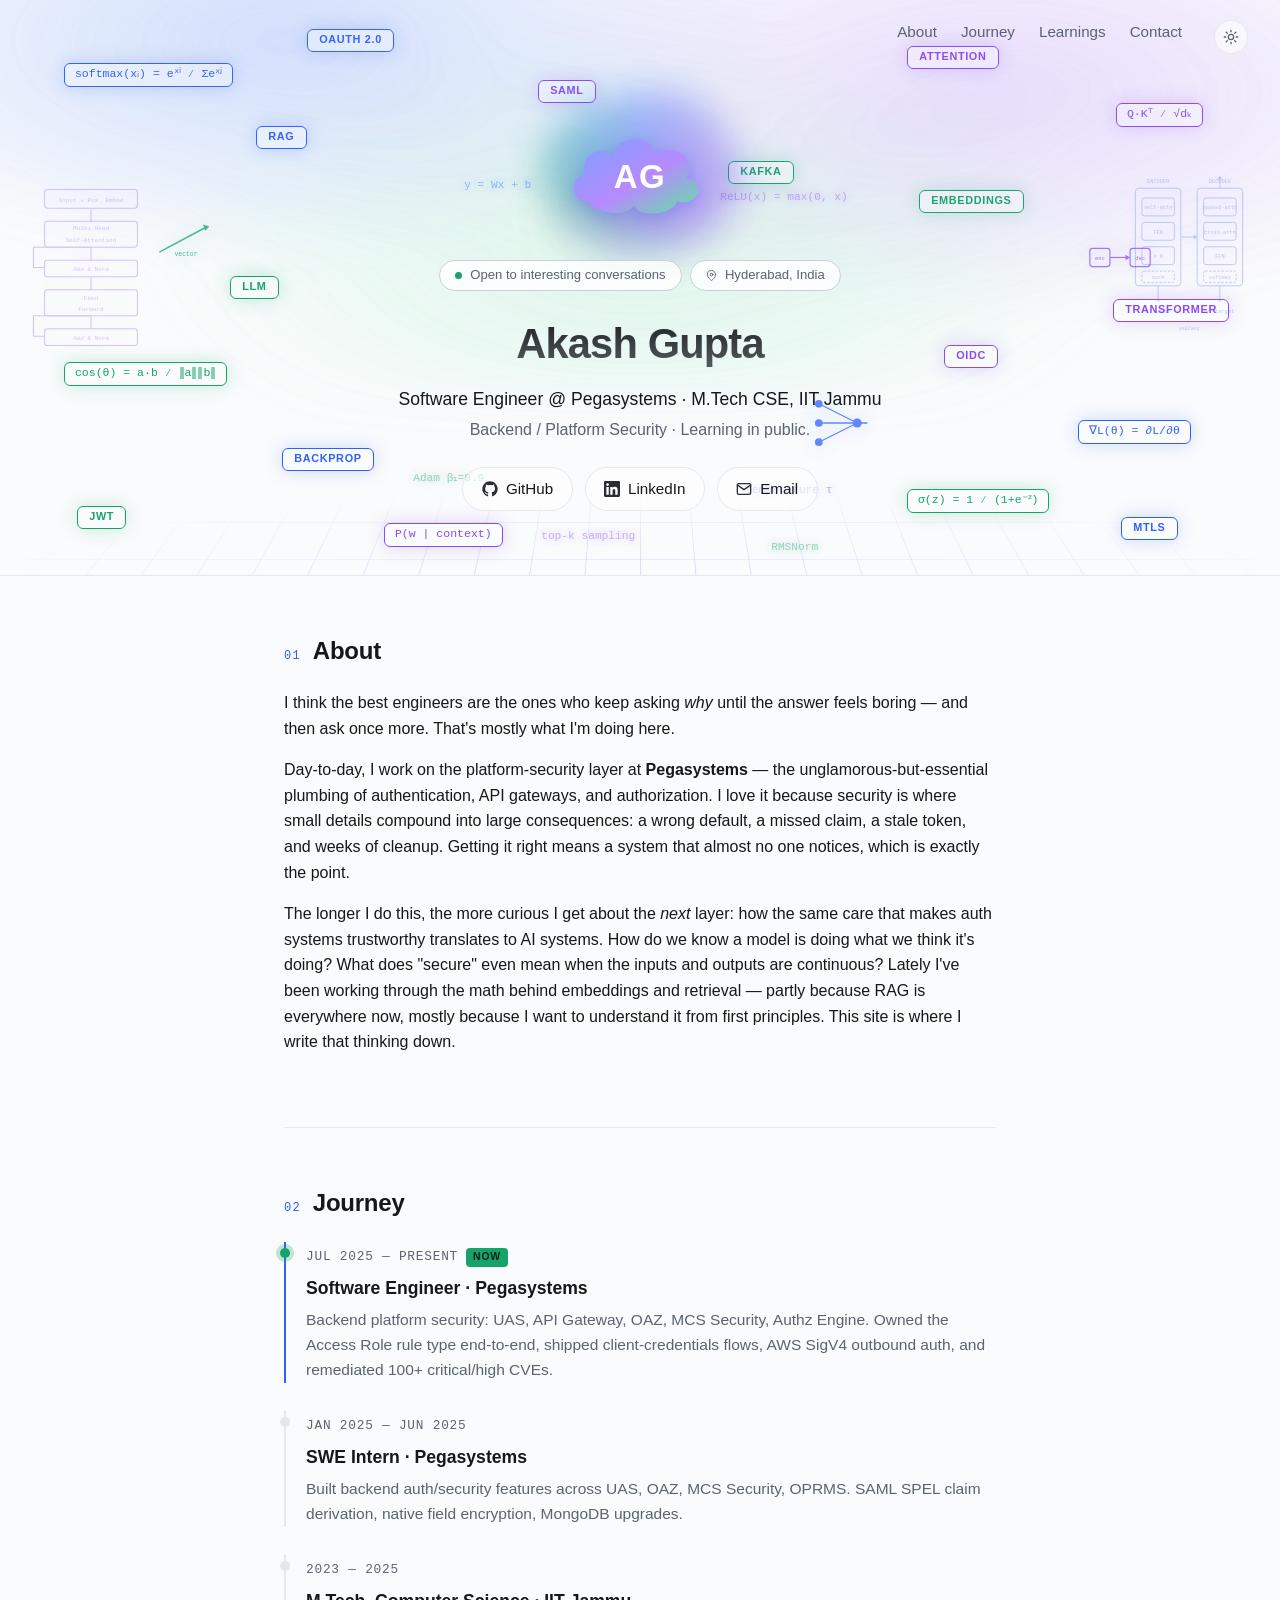
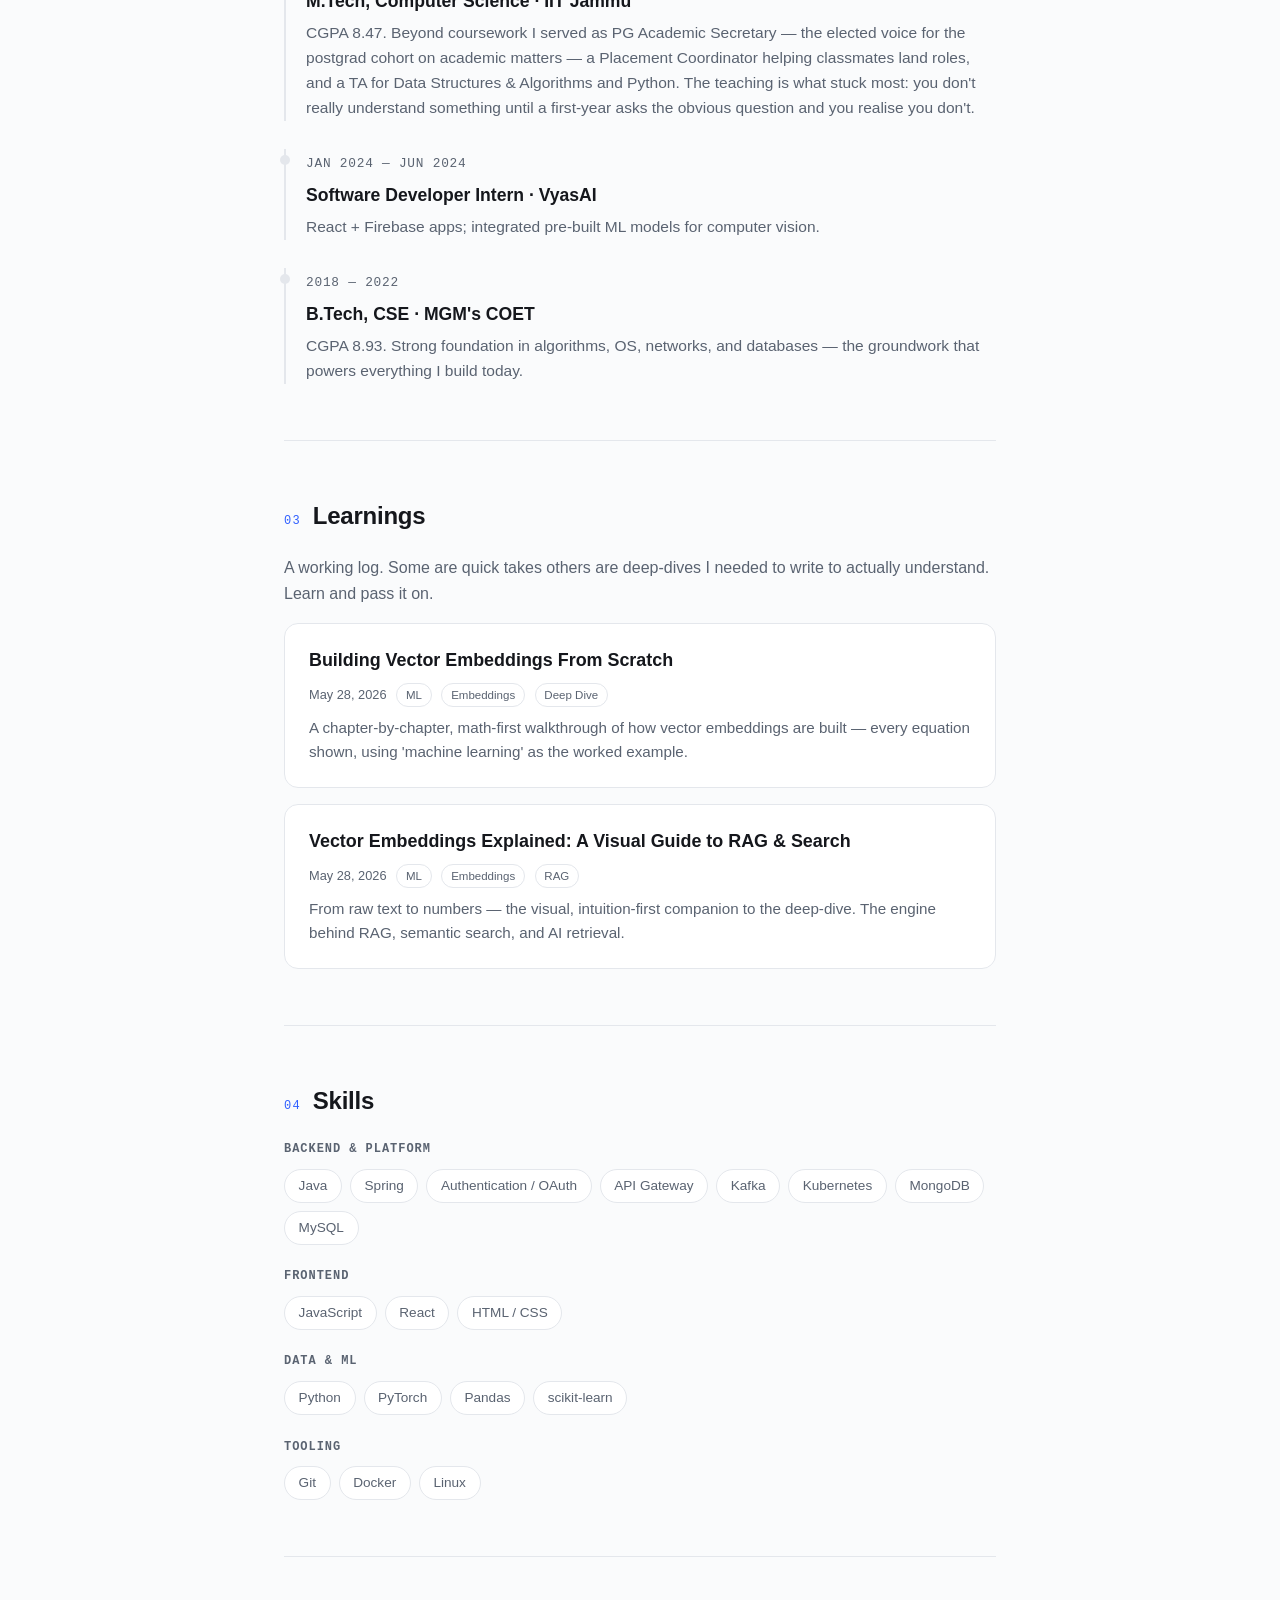
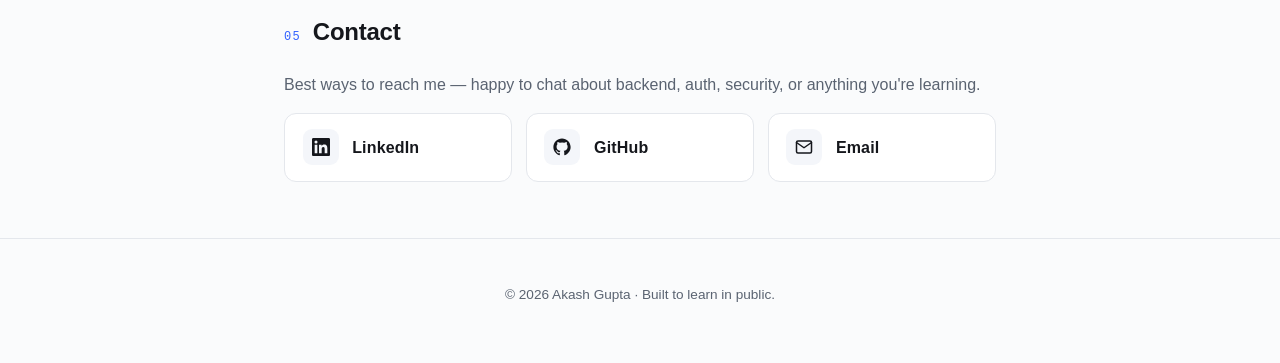
==== commit 6b7a20b2: "Fix chip overlaps and replace avatar with cloud silhouette Move ghost chips out of the center text c" ====
--- a/index.html
+++ b/index.html
@@ -33,7 +33,7 @@
         <span class="kchip k-purple d2" style="top:18%; right:6%">Q·Kᵀ ⁄ √dₖ</span>
         <span class="kchip k-green d3"  style="top:63%; left:5%">cos(θ) = a·b ⁄ ‖a‖‖b‖</span>
         <span class="kchip k-blue d4"   style="top:73%; right:7%">∇L(θ) = ∂L/∂θ</span>
-        <span class="kchip k-purple d3" style="top:40%; left:4%">P(w | context)</span>
+        <span class="kchip k-purple d3" style="top:91%; left:30%">P(w | context)</span>
         <span class="kchip k-green d1"  style="top:85%; right:18%">σ(z) = 1 ⁄ (1+e⁻ᶻ)</span>
 
         <!-- Concept tags (AI/ML) -->
@@ -140,19 +140,15 @@
           </g>
         </svg>
 
-        <!-- Centre column: ghost chips drifting behind the avatar and text -->
-        <span class="kchip ghost k-blue d3"   style="top:7%;  left:40%">y = Wx + b</span>
-        <span class="kchip ghost k-purple d1" style="top:11%; left:55%">ReLU(x) = max(0, x)</span>
-        <span class="kchip ghost k-green d4"  style="top:21%; left:36%">LayerNorm</span>
-        <span class="kchip ghost k-blue d2"   style="top:24%; left:58%">KV cache</span>
-        <span class="kchip ghost k-purple d3" style="top:36%; left:38%">dropout p=0.1</span>
-        <span class="kchip ghost k-green d1"  style="top:42%; left:56%">BPE tokens</span>
-        <span class="kchip ghost k-blue d4"   style="top:50%; left:42%">H(p, q) = −Σ pᵢ log qᵢ</span>
-        <span class="kchip ghost k-purple d2" style="top:58%; left:54%">argmax</span>
-        <span class="kchip ghost k-green d3"  style="top:66%; left:38%">Adam β₁=0.9</span>
-        <span class="kchip ghost k-blue d1"   style="top:72%; left:58%">RMSNorm</span>
-        <span class="kchip ghost k-purple d4" style="top:82%; left:40%">temperature τ</span>
-        <span class="kchip ghost k-green d2"  style="top:88%; left:55%">top-k sampling</span>
+        <!-- Centre column ghosts: placed only in genuine empty bands
+             (narrow strip above the availability pill, and the empty
+             zone below the links row). Never on text or architectures. -->
+        <span class="kchip ghost k-blue d3"   style="top:31%; left:36%">y = Wx + b</span>
+        <span class="kchip ghost k-purple d1" style="top:33%; left:56%">ReLU(x) = max(0, x)</span>
+        <span class="kchip ghost k-green d4"  style="top:82%; left:32%">Adam β₁=0.9</span>
+        <span class="kchip ghost k-blue d2"   style="top:84%; left:58%">temperature τ</span>
+        <span class="kchip ghost k-purple d3" style="top:92%; left:42%">top-k sampling</span>
+        <span class="kchip ghost k-green d1"  style="top:94%; left:60%">RMSNorm</span>
       </div>
     </div>
     <nav class="nav">
@@ -167,7 +163,31 @@
     </nav>
 
     <div class="hero-inner">
-      <div class="avatar-wrap"><div class="avatar">AG</div></div>
+      <div class="avatar-wrap">
+        <svg class="avatar" viewBox="0 0 200 140" xmlns="http://www.w3.org/2000/svg" aria-label="AG">
+          <defs>
+            <linearGradient id="cloudGrad" x1="0" y1="0" x2="1" y2="1">
+              <stop offset="0%"   stop-color="#7aa2ff"/>
+              <stop offset="55%"  stop-color="#b78aff"/>
+              <stop offset="100%" stop-color="#5fe3a1"/>
+            </linearGradient>
+          </defs>
+          <!-- Cloud silhouette: scalloped/zigzag top edge, soft bottom -->
+          <path d="M30 110
+                   C 8 110, 4 80, 28 72
+                   C 18 50, 48 32, 64 50
+                   C 68 22, 110 18, 122 46
+                   C 142 32, 178 52, 162 78
+                   C 190 86, 176 118, 150 110
+                   C 142 128, 100 132, 92 116
+                   C 80 130, 46 128, 30 110 Z"
+                fill="url(#cloudGrad)"/>
+          <text x="100" y="92" text-anchor="middle"
+                font-size="44" font-weight="700" fill="#ffffff"
+                font-family="-apple-system, BlinkMacSystemFont, 'Segoe UI', Inter, sans-serif"
+                letter-spacing="2">AG</text>
+        </svg>
+      </div>
       <div class="meta-row">
         <span class="availability"><span class="dot"></span> Open to interesting conversations</span>
         <span class="location-pill">
--- a/assets/style.css
+++ b/assets/style.css
@@ -130,7 +130,7 @@
 
 .avatar-wrap {
   position: relative;
-  width: 130px; height: 130px;
+  width: 170px; height: 130px;
   margin: 0 auto 1.5rem;
   display: grid;
   place-items: center;
@@ -157,31 +157,20 @@
 }
 
 .avatar {
-  width: 110px; height: 110px;
-  border-radius: 63% 37% 54% 46% / 55% 48% 52% 45%;
-  background: linear-gradient(135deg, var(--accent), var(--accent-2) 55%, var(--accent-3));
-  color: white;
-  font-weight: 700;
-  font-size: 2rem;
-  display: flex; align-items: center; justify-content: center;
-  letter-spacing: 0.05em;
-  box-shadow:
-    0 0 0 4px color-mix(in oklab, var(--accent) 10%, transparent),
-    0 14px 50px -10px color-mix(in oklab, var(--accent-2) 45%, transparent);
-  animation: morphBlob 14s ease-in-out infinite, float 6s ease-in-out infinite;
-  transition: box-shadow 0.3s ease;
+  width: 150px; height: 105px;
+  display: block;
+  filter:
+    drop-shadow(0 14px 30px color-mix(in oklab, var(--accent-2) 45%, transparent))
+    drop-shadow(0 4px 8px color-mix(in oklab, var(--accent) 30%, transparent));
+  animation: float 6s ease-in-out infinite;
   transform-style: preserve-3d;
-  will-change: border-radius, transform;
+  will-change: transform;
+  transition: filter 0.3s ease;
 }
 .avatar:hover {
-  box-shadow:
-    0 0 0 6px color-mix(in oklab, var(--accent) 15%, transparent),
-    0 18px 60px -10px color-mix(in oklab, var(--accent-2) 55%, transparent);
-}
-@keyframes morphBlob {
-  0%, 100% { border-radius: 63% 37% 54% 46% / 55% 48% 52% 45%; }
-  33%      { border-radius: 40% 60% 70% 30% / 45% 55% 45% 55%; }
-  66%      { border-radius: 55% 45% 33% 67% / 60% 40% 60% 40%; }
+  filter:
+    drop-shadow(0 18px 38px color-mix(in oklab, var(--accent-2) 55%, transparent))
+    drop-shadow(0 6px 12px color-mix(in oklab, var(--accent) 40%, transparent));
 }
 @keyframes float {
   0%, 100% { transform: translateY(0); }
